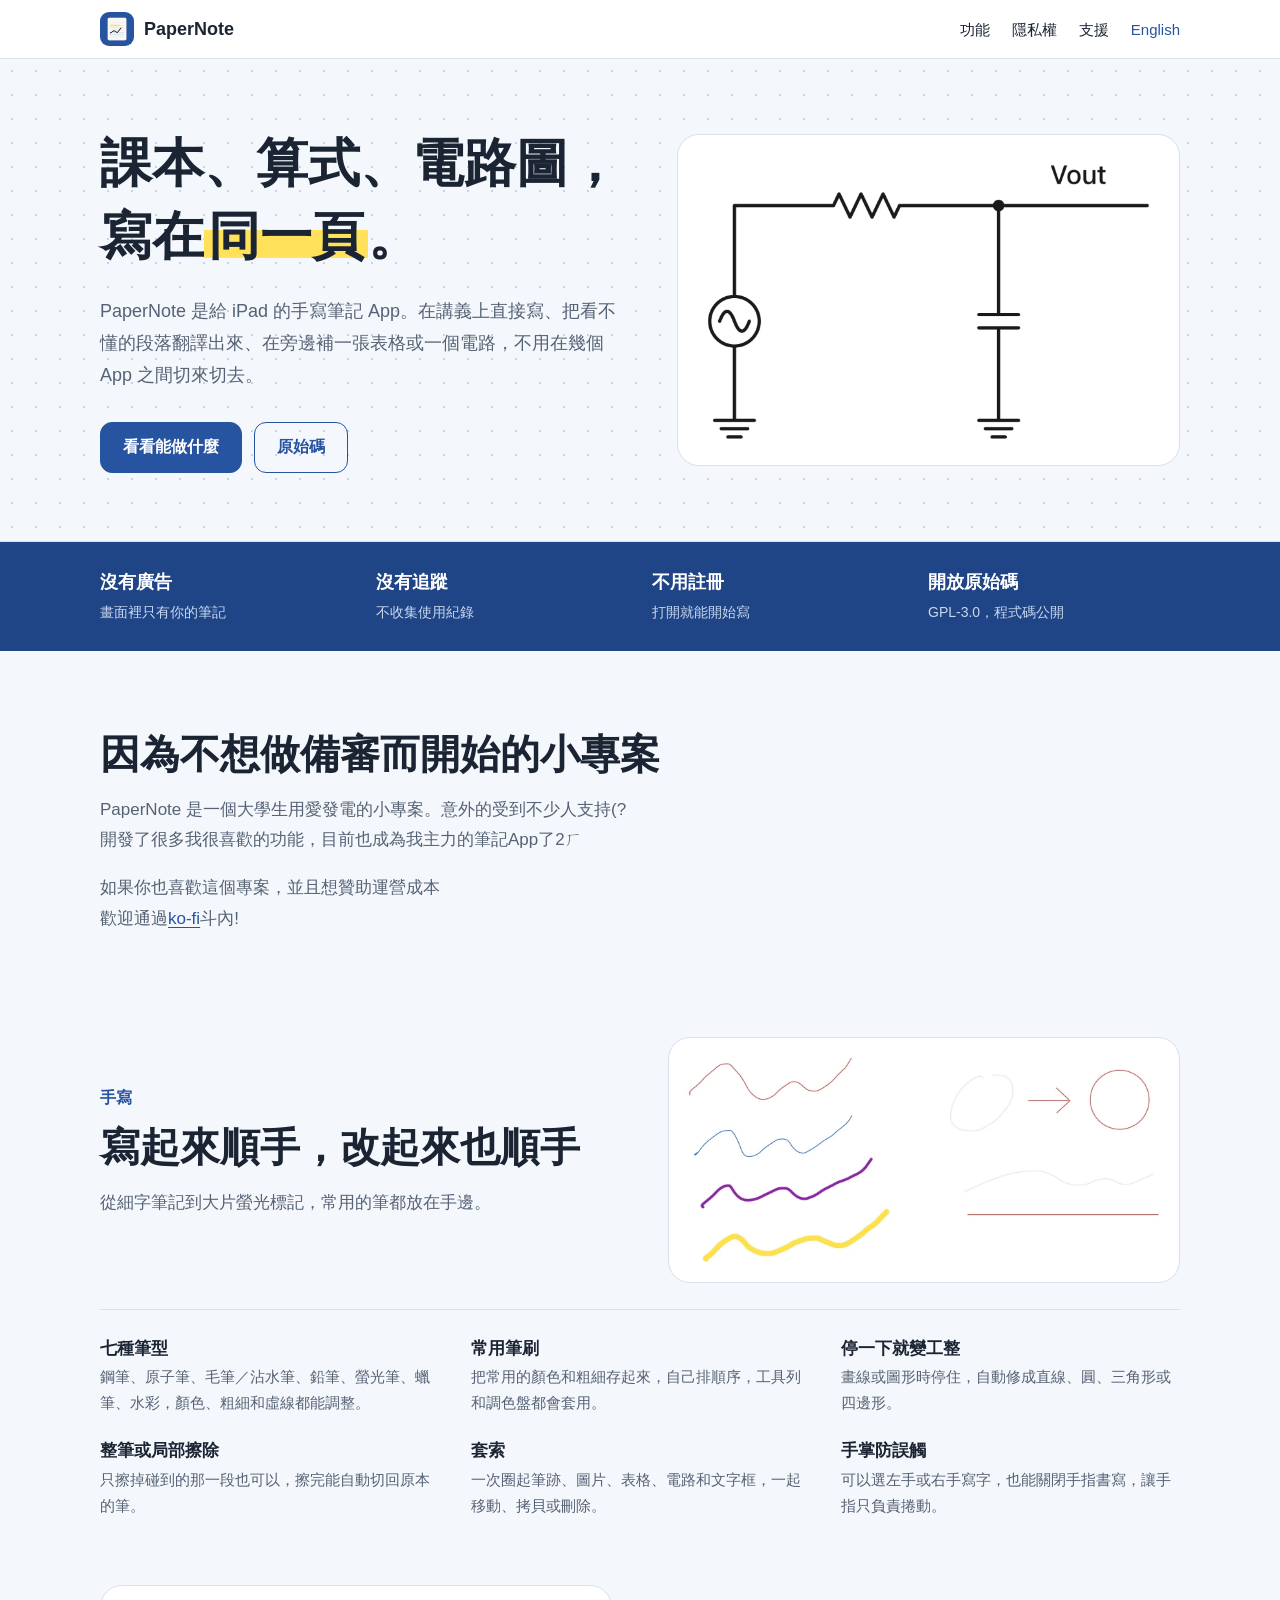
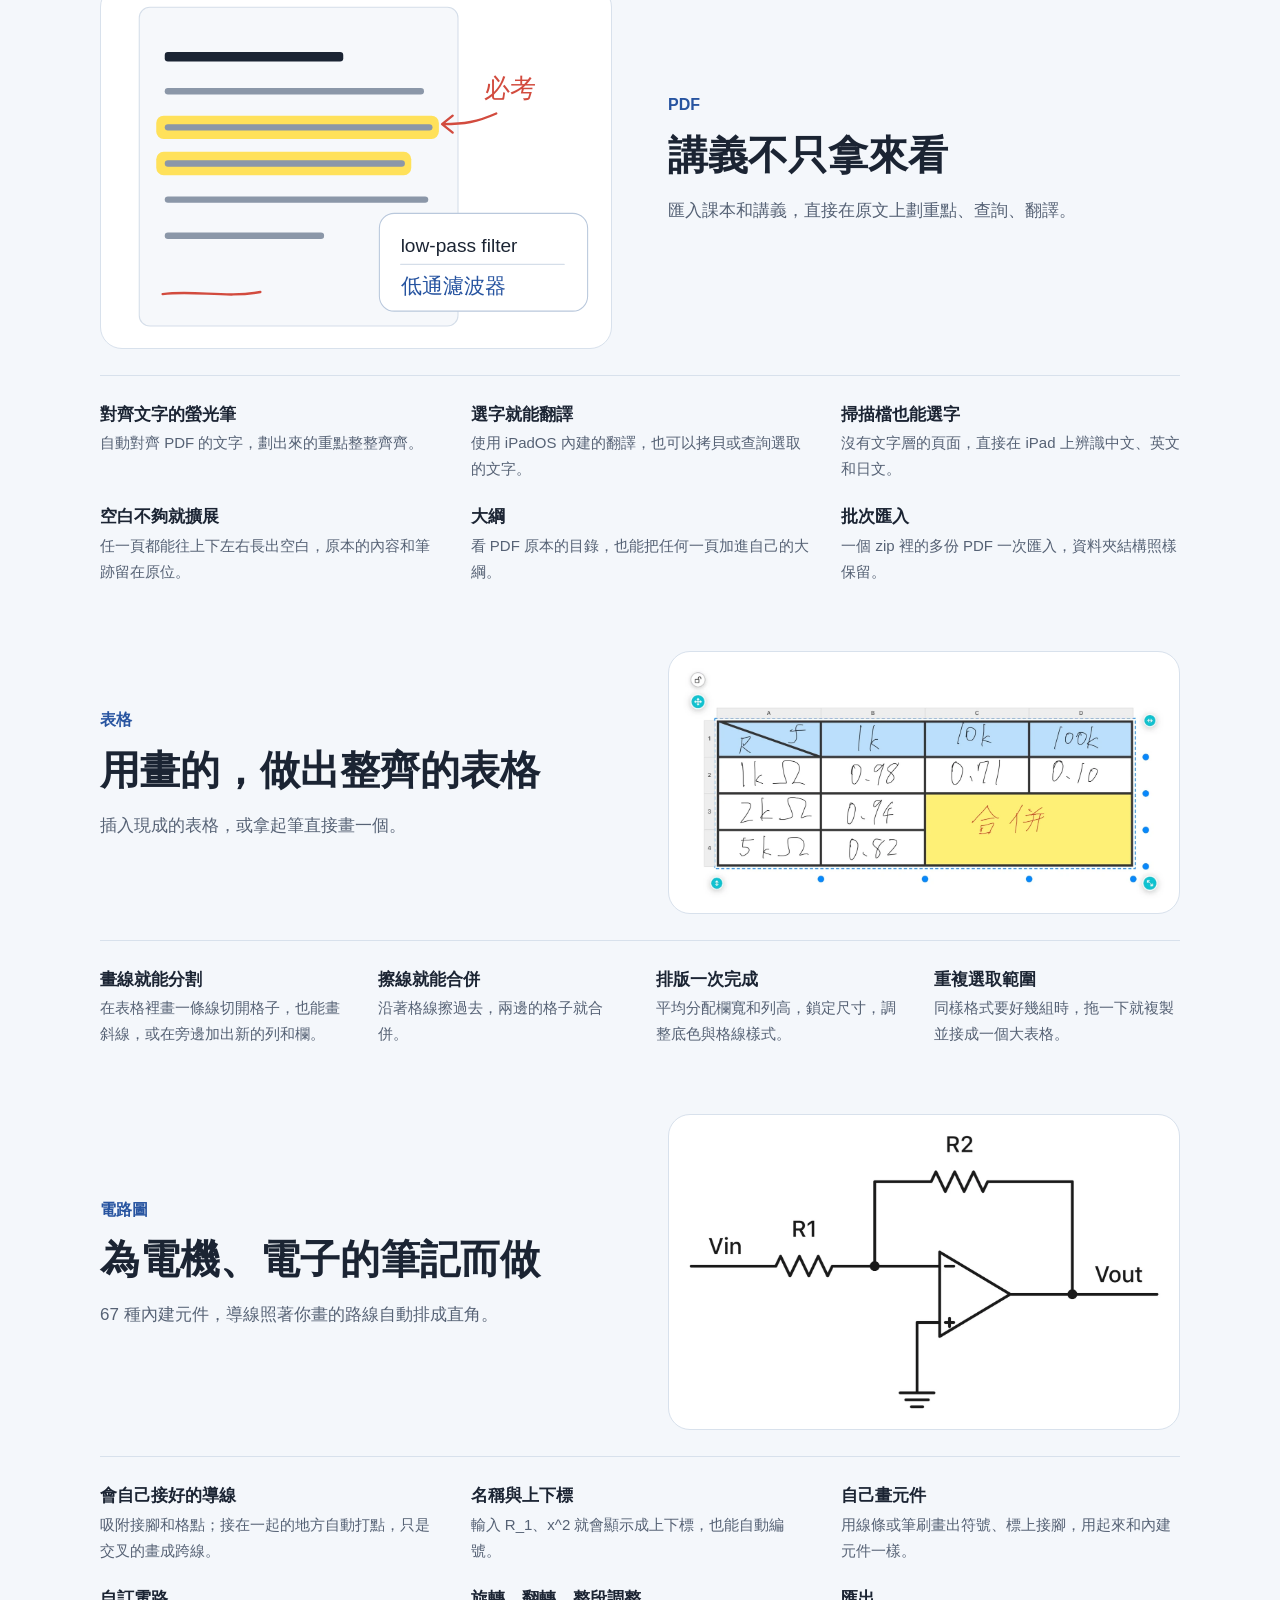
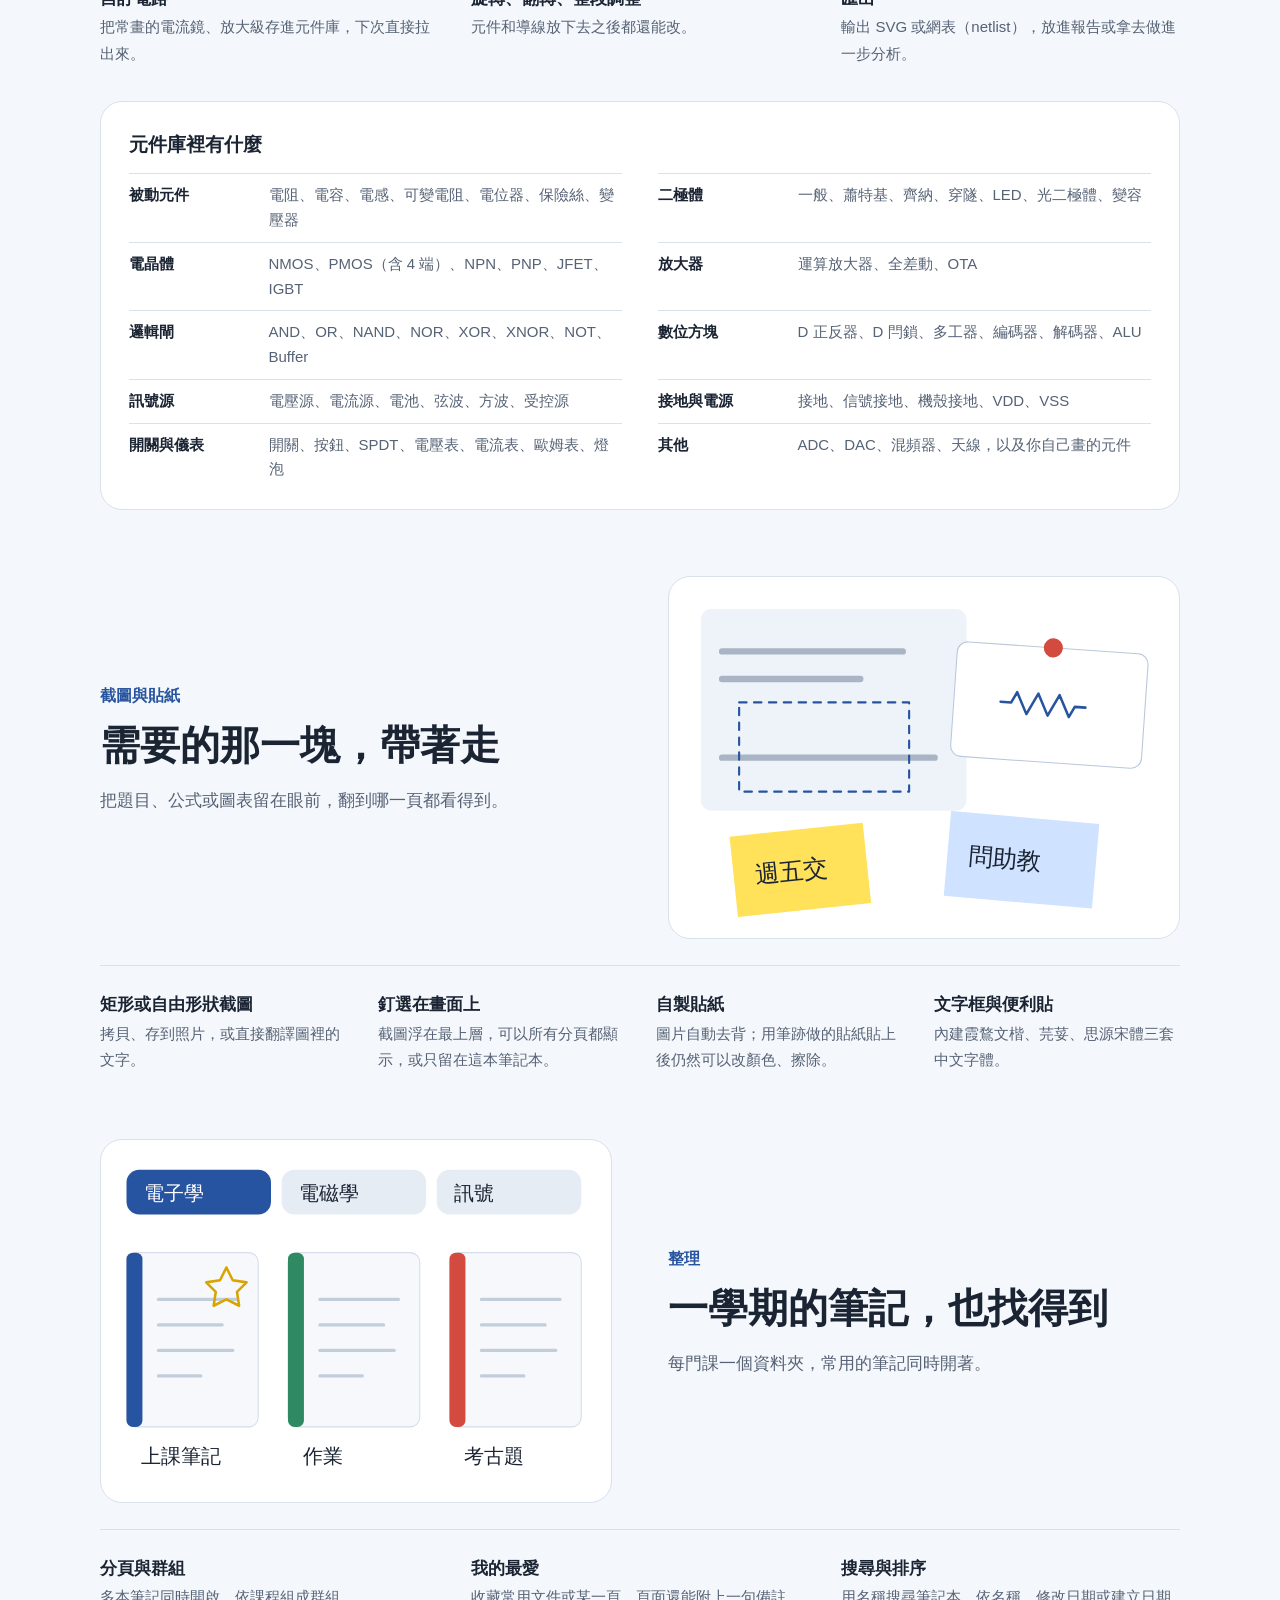
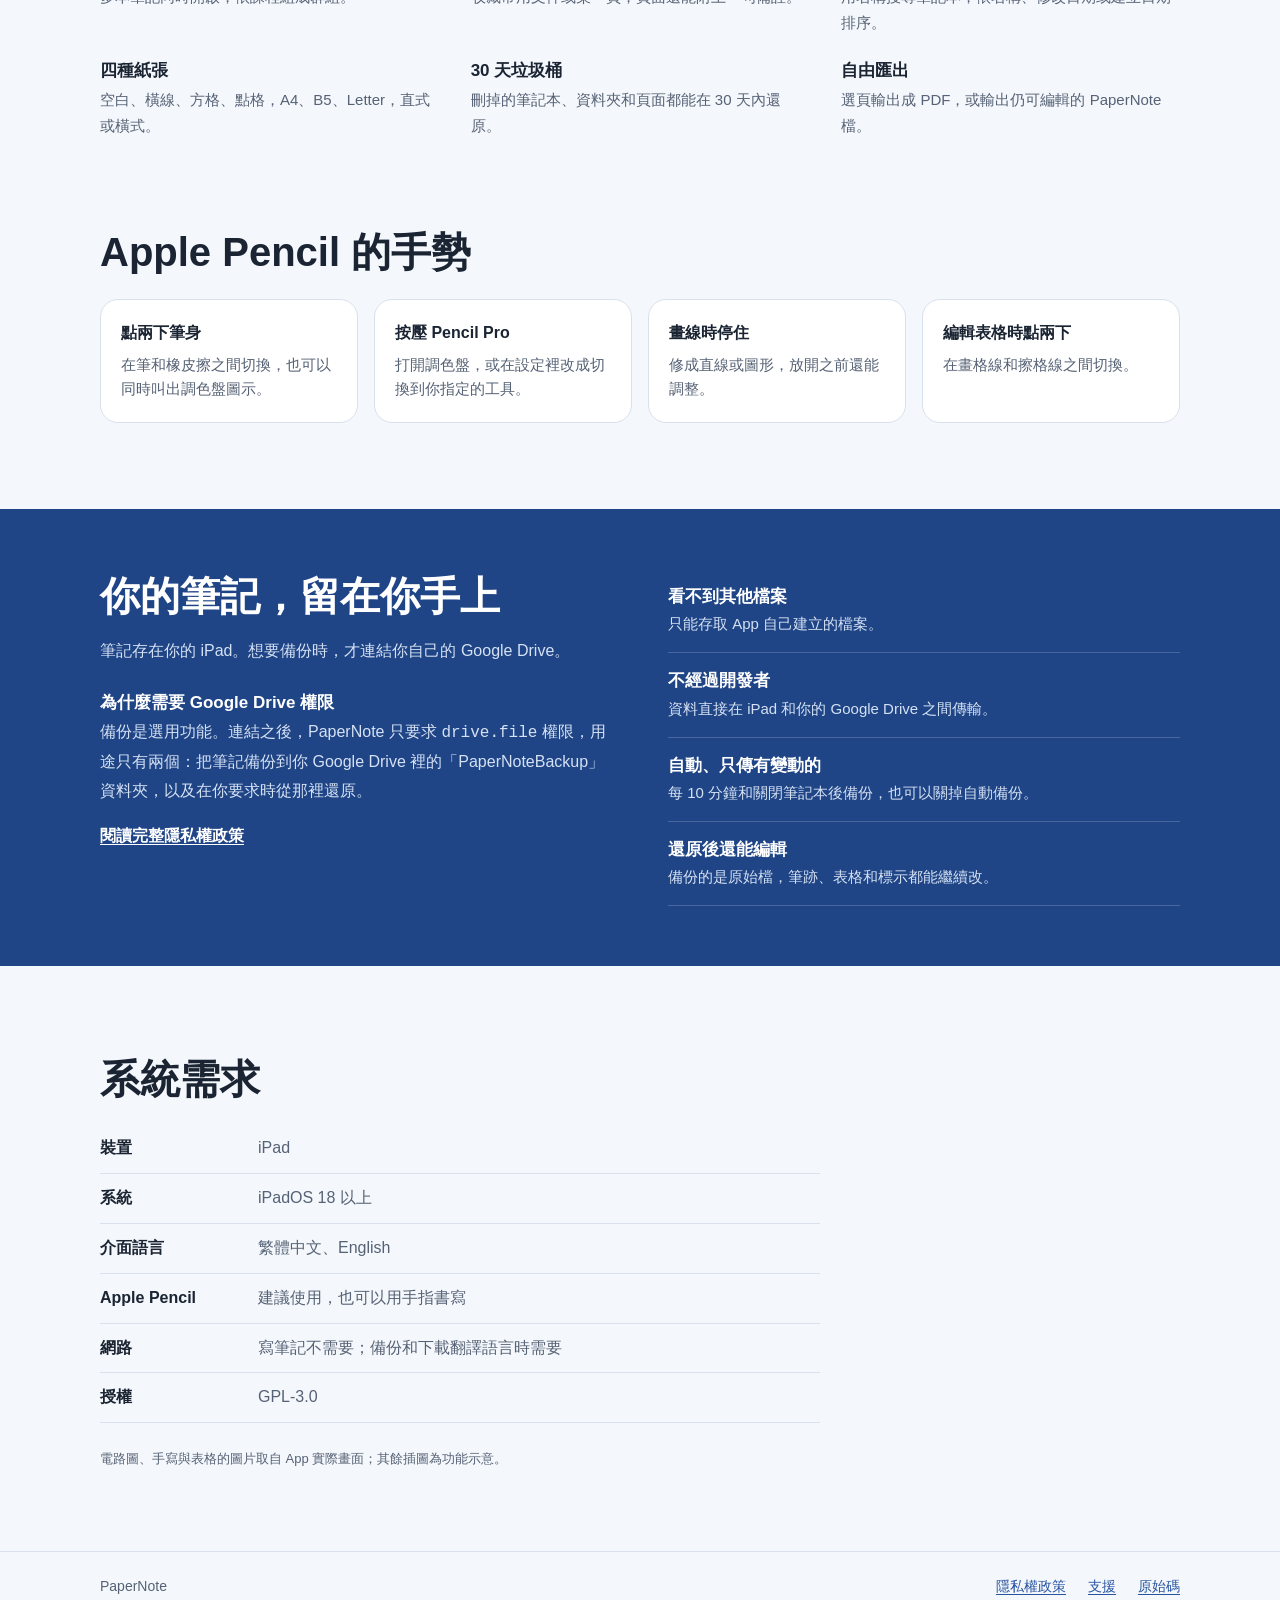
==== index.html @ faa3b928 "Publish PaperNote website" ====
<!doctype html>
<html lang="zh-Hant">
<head>
<meta charset="utf-8">
<meta name="viewport" content="width=device-width, initial-scale=1">
<title>PaperNote：給 iPad 的手寫筆記</title>
<meta name="description" content="iPad 手寫筆記 App：Apple Pencil 書寫、PDF 標註與翻譯、表格、電路圖，以及備份到你自己的 Google Drive。">
<link rel="canonical" href="https://papernote.yaoyaoyao.in/"><link rel="alternate" hreflang="zh-Hant" href="https://papernote.yaoyaoyao.in/"><link rel="alternate" hreflang="en" href="https://papernote.yaoyaoyao.in/en/">
<meta property="og:title" content="PaperNote：給 iPad 的手寫筆記">
<meta property="og:description" content="iPad 手寫筆記 App：Apple Pencil 書寫、PDF 標註與翻譯、表格、電路圖，以及備份到你自己的 Google Drive。">
<meta property="og:image" content="https://papernote.yaoyaoyao.in/icon.png">
<meta property="og:url" content="https://papernote.yaoyaoyao.in/">
<link rel="icon" href="icon.png">
<link rel="stylesheet" href="style.css">
</head>
<body>
<header class="top"><div class="wrap">
<a class="brand" href="index.html"><img src="icon.png" alt="">PaperNote</a>
<nav><a href="index.html#features">功能</a><a href="privacy/index.html">隱私權</a><a href="support/index.html">支援</a><a class="lang" href="en/index.html">English</a></nav>
</div></header>
<main><section class="hero"><div class="wrap"><div><h1><span class="nw">課本、算式、</span><span class="nw">電路圖，</span><br>寫在<span class="hl">同一頁</span>。</h1><p class="lead">PaperNote 是給 iPad 的手寫筆記 App。在講義上直接寫、把看不懂的段落翻譯出來、在旁邊補一張表格或一個電路，不用在幾個 App 之間切來切去。</p><p class="buttons"><a class="btn main" href="#features">看看能做什麼</a><a class="btn" href="https://github.com/xItzYao/PaperNote">原始碼</a></p></div><div><img class="art photo hero-art" src="img/rc-filter.webp" width="1400" height="871" loading="eager" alt="在 PaperNote 畫的 RC 低通濾波器電路圖"></div></div></section>
<section class="facts"><ul class="wrap"><li><b>沒有廣告</b><span>畫面裡只有你的筆記</span></li><li><b>沒有追蹤</b><span>不收集使用紀錄</span></li><li><b>不用註冊</b><span>打開就能開始寫</span></li><li><b>開放原始碼</b><span>GPL-3.0，程式碼公開</span></li></ul></section>
<section class="wrap why"><div class="inner"><h2><span class="nw">因為不想做備審</span><span class="nw">而開始的小專案</span></h2><p>PaperNote 是一個大學生用愛發電的小專案。意外的受到不少人支持(?<br>開發了很多我很喜歡的功能，目前也成為我主力的筆記App了2ㄏ</p><p>如果你也喜歡這個專案，並且想贊助運營成本<br>歡迎通過<a href="https://ko-fi.com/xitzyao">ko-fi</a>斗內!</p></div></section>
<div id="features">
<section class="wrap feature" id="write"><div class="intro"><div><span class="tag">手寫</span><h2>寫起來順手，改起來也順手</h2><p>從細字筆記到大片螢光標記，常用的筆都放在手邊。</p></div><img class="art photo" src="img/handwriting.webp" width="1400" height="626" loading="lazy" alt="PaperNote 的各種粗細、顏色的筆跡，以及修正成圓和直線的結果"></div><ul class="points"><li><h3>七種筆型</h3><p>鋼筆、原子筆、毛筆／沾水筆、鉛筆、螢光筆、蠟筆、水彩，顏色、粗細和虛線都能調整。</p></li><li><h3>常用筆刷</h3><p>把常用的顏色和粗細存起來，自己排順序，工具列和調色盤都會套用。</p></li><li><h3>停一下就變工整</h3><p>畫線或圖形時停住，自動修成直線、圓、三角形或四邊形。</p></li><li><h3>整筆或局部擦除</h3><p>只擦掉碰到的那一段也可以，擦完能自動切回原本的筆。</p></li><li><h3>套索</h3><p>一次圈起筆跡、圖片、表格、電路和文字框，一起移動、拷貝或刪除。</p></li><li><h3>手掌防誤觸</h3><p>可以選左手或右手寫字，也能關閉手指書寫，讓手指只負責捲動。</p></li></ul></section>
<section class="wrap feature flip" id="pdf"><div class="intro"><div><span class="tag">PDF</span><h2>講義不只拿來看</h2><p>匯入課本和講義，直接在原文上劃重點、查詢、翻譯。</p></div><svg class="art" viewBox="0 0 480 340" aria-hidden="true" focusable="false"><rect x="36" y="20" width="300" height="300" rx="10" fill="#f6f8fb" stroke="#d5dee9"/><rect x="60" y="62" width="168" height="9" rx="3" fill="#1b2433"/><rect x="60" y="96" width="244" height="6" rx="3" fill="#8b97a8"/><rect x="52" y="122" width="266" height="22" rx="7" fill="#ffe15a"/><rect x="60" y="130" width="252" height="6" rx="3" fill="#8b97a8"/><rect x="52" y="156" width="240" height="22" rx="7" fill="#ffe15a"/><rect x="60" y="164" width="226" height="6" rx="3" fill="#8b97a8"/><rect x="60" y="198" width="248" height="6" rx="3" fill="#8b97a8"/><rect x="60" y="232" width="150" height="6" rx="3" fill="#8b97a8"/><path d="M372 120c-18 8 -30 10 -50 10M331 122l-10 8l10 8" fill="none" stroke="#d24b3e" stroke-width="2.2" stroke-linecap="round" stroke-linejoin="round" /><text x="360" y="104" font-size="24" fill="#d24b3e" class="hand" >必考</text><path d="M58 290c30 -4 60 4 92 -2" fill="none" stroke="#d24b3e" stroke-width="2.2" stroke-linecap="round" stroke-linejoin="round" /><rect x="262" y="214" width="196" height="92" rx="14" fill="#fff" stroke="#b9c8dc"/><text x="282" y="250" font-size="18" fill="#1b2433" class="hand" >low-pass filter</text><path d="M282 262h154" fill="none" stroke="#d5dee9" stroke-width="1" stroke-linecap="round" stroke-linejoin="round" /><text x="282" y="289" font-size="20" fill="#2754a0" class="hand" >低通濾波器</text></svg></div><ul class="points"><li><h3>對齊文字的螢光筆</h3><p>自動對齊 PDF 的文字，劃出來的重點整整齊齊。</p></li><li><h3>選字就能翻譯</h3><p>使用 iPadOS 內建的翻譯，也可以拷貝或查詢選取的文字。</p></li><li><h3>掃描檔也能選字</h3><p>沒有文字層的頁面，直接在 iPad 上辨識中文、英文和日文。</p></li><li><h3>空白不夠就擴展</h3><p>任一頁都能往上下左右長出空白，原本的內容和筆跡留在原位。</p></li><li><h3>大綱</h3><p>看 PDF 原本的目錄，也能把任何一頁加進自己的大綱。</p></li><li><h3>批次匯入</h3><p>一個 zip 裡的多份 PDF 一次匯入，資料夾結構照樣保留。</p></li></ul></section>
<section class="wrap feature" id="table"><div class="intro"><div><span class="tag">表格</span><h2>用畫的，做出整齊的表格</h2><p>插入現成的表格，或拿起筆直接畫一個。</p></div><img class="art photo" src="img/table.webp" width="1400" height="675" loading="lazy" alt="PaperNote 的表格：斜線表頭、底色與合併的儲存格"></div><ul class="points four"><li><h3>畫線就能分割</h3><p>在表格裡畫一條線切開格子，也能畫斜線，或在旁邊加出新的列和欄。</p></li><li><h3>擦線就能合併</h3><p>沿著格線擦過去，兩邊的格子就合併。</p></li><li><h3>排版一次完成</h3><p>平均分配欄寬和列高，鎖定尺寸，調整底色與格線樣式。</p></li><li><h3>重複選取範圍</h3><p>同樣格式要好幾組時，拖一下就複製並接成一個大表格。</p></li></ul></section>
<section class="wrap feature flip" id="circuit"><div class="intro"><div><span class="tag">電路圖</span><h2>為電機、電子的筆記而做</h2><p>67 種內建元件，導線照著你畫的路線自動排成直角。</p></div><img class="art photo" src="img/op-amp.webp" width="1400" height="833" loading="lazy" alt="在 PaperNote 畫的反相放大器電路圖"></div><ul class="points"><li><h3>會自己接好的導線</h3><p>吸附接腳和格點；接在一起的地方自動打點，只是交叉的畫成跨線。</p></li><li><h3>名稱與上下標</h3><p>輸入 R_1、x^2 就會顯示成上下標，也能自動編號。</p></li><li><h3>自己畫元件</h3><p>用線條或筆刷畫出符號、標上接腳，用起來和內建元件一樣。</p></li><li><h3>自訂電路</h3><p>把常畫的電流鏡、放大級存進元件庫，下次直接拉出來。</p></li><li><h3>旋轉、翻轉、整段調整</h3><p>元件和導線放下去之後都還能改。</p></li><li><h3>匯出</h3><p>輸出 SVG 或網表（netlist），放進報告或拿去做進一步分析。</p></li></ul><div class="parts"><h3>元件庫裡有什麼</h3><dl><div><dt>被動元件</dt><dd>電阻、電容、電感、可變電阻、電位器、保險絲、變壓器</dd></div><div><dt>二極體</dt><dd>一般、蕭特基、齊納、穿隧、LED、光二極體、變容</dd></div><div><dt>電晶體</dt><dd>NMOS、PMOS（含 4 端）、NPN、PNP、JFET、IGBT</dd></div><div><dt>放大器</dt><dd>運算放大器、全差動、OTA</dd></div><div><dt>邏輯閘</dt><dd>AND、OR、NAND、NOR、XOR、XNOR、NOT、Buffer</dd></div><div><dt>數位方塊</dt><dd>D 正反器、D 閂鎖、多工器、編碼器、解碼器、ALU</dd></div><div><dt>訊號源</dt><dd>電壓源、電流源、電池、弦波、方波、受控源</dd></div><div><dt>接地與電源</dt><dd>接地、信號接地、機殼接地、VDD、VSS</dd></div><div><dt>開關與儀表</dt><dd>開關、按鈕、SPDT、電壓表、電流表、歐姆表、燈泡</dd></div><div><dt>其他</dt><dd>ADC、DAC、混頻器、天線，以及你自己畫的元件</dd></div></dl></div></section>
<section class="wrap feature" id="capture"><div class="intro"><div><span class="tag">截圖與貼紙</span><h2>需要的那一塊，帶著走</h2><p>把題目、公式或圖表留在眼前，翻到哪一頁都看得到。</p></div><svg class="art" viewBox="0 0 480 340" aria-hidden="true" focusable="false"><rect x="30" y="30" width="250" height="190" rx="10" fill="#eef3fa"/><path d="M50 70h170M50 96h130M50 170h200" fill="none" stroke="#a9b5c4" stroke-width="6" stroke-linecap="round" stroke-linejoin="round" /><path d="M66 118h160v84H66z" fill="none" stroke="#2754a0" stroke-width="2" stroke-linecap="round" stroke-linejoin="round" stroke-dasharray="7 7"/><g transform="rotate(4 350 120)"><rect x="268" y="66" width="180" height="108" rx="10" fill="#fff" stroke="#b9c8dc"/><path d="M312 120h10l5 -10l10 20l10 -20l10 20l10 -20l10 20l5 -10h10" fill="none" stroke="#2754a0" stroke-width="2.4" stroke-linecap="round" stroke-linejoin="round" /><circle cx="358" cy="66" r="9" fill="#d24b3e"/></g><g transform="rotate(-6 120 270)"><rect x="60" y="238" width="126" height="76" fill="#ffe15a"/><text x="80" y="284" font-size="23" fill="#1b2433" class="hand" >週五交</text></g><g transform="rotate(5 330 264)"><rect x="262" y="226" width="140" height="80" fill="#cfe2ff"/><text x="282" y="274" font-size="23" fill="#1b2433" class="hand" >問助教</text></g></svg></div><ul class="points four"><li><h3>矩形或自由形狀截圖</h3><p>拷貝、存到照片，或直接翻譯圖裡的文字。</p></li><li><h3>釘選在畫面上</h3><p>截圖浮在最上層，可以所有分頁都顯示，或只留在這本筆記本。</p></li><li><h3>自製貼紙</h3><p>圖片自動去背；用筆跡做的貼紙貼上後仍然可以改顏色、擦除。</p></li><li><h3>文字框與便利貼</h3><p>內建霞鶩文楷、芫荽、思源宋體三套中文字體。</p></li></ul></section>
<section class="wrap feature flip" id="organize"><div class="intro"><div><span class="tag">整理</span><h2>一學期的筆記，也找得到</h2><p>每門課一個資料夾，常用的筆記同時開著。</p></div><svg class="art" viewBox="0 0 480 340" aria-hidden="true" focusable="false"><rect x="24" y="28" width="136" height="42" rx="12" fill="#2754a0"/><text x="40" y="56" font-size="19" fill="#fff" class="hand" >電子學</text><rect x="170" y="28" width="136" height="42" rx="12" fill="#e6ecf4"/><text x="186" y="56" font-size="19" fill="#1b2433" class="hand" >電磁學</text><rect x="316" y="28" width="136" height="42" rx="12" fill="#e6ecf4"/><text x="332" y="56" font-size="19" fill="#1b2433" class="hand" >訊號</text><rect x="24" y="106" width="124" height="164" rx="9" fill="#f6f8fb" stroke="#d5dee9"/><rect x="24" y="106" width="15" height="164" rx="6" fill="#2754a0"/><path d="M54 150h74" fill="none" stroke="#c3cedc" stroke-width="3" stroke-linecap="round" stroke-linejoin="round" /><path d="M54 174h60" fill="none" stroke="#c3cedc" stroke-width="3" stroke-linecap="round" stroke-linejoin="round" /><path d="M54 198h70" fill="none" stroke="#c3cedc" stroke-width="3" stroke-linecap="round" stroke-linejoin="round" /><path d="M54 222h40" fill="none" stroke="#c3cedc" stroke-width="3" stroke-linecap="round" stroke-linejoin="round" /><text x="38" y="304" font-size="19" fill="#1b2433" class="hand" >上課筆記</text><rect x="176" y="106" width="124" height="164" rx="9" fill="#f6f8fb" stroke="#d5dee9"/><rect x="176" y="106" width="15" height="164" rx="6" fill="#2f8a63"/><path d="M206 150h74" fill="none" stroke="#c3cedc" stroke-width="3" stroke-linecap="round" stroke-linejoin="round" /><path d="M206 174h60" fill="none" stroke="#c3cedc" stroke-width="3" stroke-linecap="round" stroke-linejoin="round" /><path d="M206 198h70" fill="none" stroke="#c3cedc" stroke-width="3" stroke-linecap="round" stroke-linejoin="round" /><path d="M206 222h40" fill="none" stroke="#c3cedc" stroke-width="3" stroke-linecap="round" stroke-linejoin="round" /><text x="190" y="304" font-size="19" fill="#1b2433" class="hand" >作業</text><rect x="328" y="106" width="124" height="164" rx="9" fill="#f6f8fb" stroke="#d5dee9"/><rect x="328" y="106" width="15" height="164" rx="6" fill="#d24b3e"/><path d="M358 150h74" fill="none" stroke="#c3cedc" stroke-width="3" stroke-linecap="round" stroke-linejoin="round" /><path d="M358 174h60" fill="none" stroke="#c3cedc" stroke-width="3" stroke-linecap="round" stroke-linejoin="round" /><path d="M358 198h70" fill="none" stroke="#c3cedc" stroke-width="3" stroke-linecap="round" stroke-linejoin="round" /><path d="M358 222h40" fill="none" stroke="#c3cedc" stroke-width="3" stroke-linecap="round" stroke-linejoin="round" /><text x="342" y="304" font-size="19" fill="#1b2433" class="hand" >考古題</text><path d="M118 120l6 12l13 2l-9 9l2 13l-12 -6l-12 6l2 -13l-9 -9l13 -2z" fill="none" stroke="#d9a400" stroke-width="2.4" stroke-linecap="round" stroke-linejoin="round" /></svg></div><ul class="points"><li><h3>分頁與群組</h3><p>多本筆記同時開啟，依課程組成群組。</p></li><li><h3>我的最愛</h3><p>收藏常用文件或某一頁，頁面還能附上一句備註。</p></li><li><h3>搜尋與排序</h3><p>用名稱搜尋筆記本，依名稱、修改日期或建立日期排序。</p></li><li><h3>四種紙張</h3><p>空白、橫線、方格、點格，A4、B5、Letter，直式或橫式。</p></li><li><h3>30 天垃圾桶</h3><p>刪掉的筆記本、資料夾和頁面都能在 30 天內還原。</p></li><li><h3>自由匯出</h3><p>選頁輸出成 PDF，或輸出仍可編輯的 PaperNote 檔。</p></li></ul></section>
</div>
<section class="wrap section"><h2>Apple Pencil 的手勢</h2><dl class="pencil"><div><dt>點兩下筆身</dt><dd>在筆和橡皮擦之間切換，也可以同時叫出調色盤圖示。</dd></div><div><dt>按壓 Pencil Pro</dt><dd>打開調色盤，或在設定裡改成切換到你指定的工具。</dd></div><div><dt>畫線時停住</dt><dd>修成直線或圖形，放開之前還能調整。</dd></div><div><dt>編輯表格時點兩下</dt><dd>在畫格線和擦格線之間切換。</dd></div></dl></section>
<section class="drive" id="drive"><div class="wrap"><div><h2>你的筆記，留在你手上</h2><p>筆記存在你的 iPad。想要備份時，才連結你自己的 Google Drive。</p><h3>為什麼需要 Google Drive 權限</h3><p>備份是選用功能。連結之後，PaperNote 只要求 <code>drive.file</code> 權限，用途只有兩個：把筆記備份到你 Google Drive 裡的「PaperNoteBackup」資料夾，以及在你要求時從那裡還原。</p><p><a href="https://papernote.yaoyaoyao.in/privacy/">閱讀完整隱私權政策</a></p></div><ul><li><h3 style="margin:0">看不到其他檔案</h3><p>只能存取 App 自己建立的檔案。</p></li><li><h3 style="margin:0">不經過開發者</h3><p>資料直接在 iPad 和你的 Google Drive 之間傳輸。</p></li><li><h3 style="margin:0">自動、只傳有變動的</h3><p>每 10 分鐘和關閉筆記本後備份，也可以關掉自動備份。</p></li><li><h3 style="margin:0">還原後還能編輯</h3><p>備份的是原始檔，筆跡、表格和標示都能繼續改。</p></li></ul></div></section>
<section class="wrap section"><h2>系統需求</h2><dl class="spec"><div><dt>裝置</dt><dd>iPad</dd></div><div><dt>系統</dt><dd>iPadOS 18 以上</dd></div><div><dt>介面語言</dt><dd>繁體中文、English</dd></div><div><dt>Apple Pencil</dt><dd>建議使用，也可以用手指書寫</dd></div><div><dt>網路</dt><dd>寫筆記不需要；備份和下載翻譯語言時需要</dd></div><div><dt>授權</dt><dd>GPL-3.0</dd></div></dl><p class="small">電路圖、手寫與表格的圖片取自 App 實際畫面；其餘插圖為功能示意。</p></section></main>
<footer><div class="wrap"><span class="brand-note">PaperNote</span>
<a href="https://papernote.yaoyaoyao.in/privacy/">隱私權政策</a><a href="support/index.html">支援</a><a href="https://github.com/xItzYao/PaperNote">原始碼</a>
</div></footer>
</body>
</html>
---- style.css ----
:root{--bg:#f4f7fb;--panel:#fff;--ink:#1b2433;--muted:#566275;--line:#d8e1ec;--blue:#2754a0;--band:#1f4586;--mark:#ffe15a;--dot:#c9d4e2;color-scheme:light}
@media (prefers-color-scheme:dark){:root{--bg:#121822;--panel:#1a2230;--ink:#e6ebf2;--muted:#9ba8ba;--line:#2b3647;--blue:#8db4f5;--band:#18305a;--mark:#e9c93e;--dot:#293547;color-scheme:dark}}
*{box-sizing:border-box}
html{scroll-behavior:smooth;-webkit-text-size-adjust:100%}
body{margin:0;background:var(--bg);color:var(--ink);font:16px/1.8 "Microsoft JhengHei","微軟正黑體","PingFang TC","Noto Sans TC",sans-serif;overflow-wrap:break-word}
a{color:var(--blue);text-underline-offset:3px}
:focus-visible{outline:3px solid var(--mark);outline-offset:3px}
h1,h2,.hand{font-family:"Microsoft JhengHei","微軟正黑體","PingFang TC","Noto Sans TC",sans-serif}
h1,h2,h3,p,dl,dd{margin-top:0}
h2{font-weight:700;font-size:clamp(28px,3.6vw,40px);line-height:1.35;margin-bottom:14px;text-wrap:balance}
h3{font-size:17px;line-height:1.55;margin-bottom:2px}
.wrap{max-width:1120px;margin:auto;padding-left:20px;padding-right:20px}
.top{background:var(--panel);border-bottom:1px solid var(--line)}
.top .wrap{display:flex;align-items:center;flex-wrap:wrap;gap:6px 26px;padding-top:12px;padding-bottom:12px}
.brand{display:flex;align-items:center;gap:10px;margin-right:auto;color:var(--ink);font-weight:700;font-size:18px;text-decoration:none}
.brand img{width:34px;height:34px;border-radius:9px}
.top nav{display:flex;flex-wrap:wrap;gap:4px 22px;font-size:15px}
.top nav a{color:var(--ink);text-decoration:none;white-space:nowrap}
.top nav a:hover{text-decoration:underline}
.top nav a.lang{color:var(--blue)}
.hero{background-image:radial-gradient(var(--dot) 1.3px,transparent 1.4px);background-size:24px 24px;border-bottom:1px solid var(--line)}
.hero .wrap{display:grid;grid-template-columns:1.05fr 1fr;gap:48px;align-items:center;padding-top:68px;padding-bottom:68px}
h1{font-weight:700;font-size:clamp(32px,4.4vw,52px);line-height:1.4;margin-bottom:22px}
.nw{display:inline-block}
.hl{background:linear-gradient(var(--mark),var(--mark)) 0 78%/100% 48% no-repeat;padding:0 .08em}
@media (prefers-color-scheme:dark){.hl{color:#fff;background-size:100% 14%;background-position:0 98%}}
.lead{font-size:18px;color:var(--muted);max-width:34em}
.buttons{display:flex;gap:12px;flex-wrap:wrap;margin:30px 0 0}
.btn{display:inline-block;padding:10px 22px;border:1.5px solid var(--blue);border-radius:12px;text-decoration:none;color:var(--blue);font-weight:600}
.btn.main{background:#2754a0;border-color:#2754a0;color:#fff}
.art{display:block;width:100%;height:auto;background:#fff;border:1px solid var(--line);border-radius:22px}
.photo{padding:14px}
.hero-art{padding:24px}
.facts{background:var(--band);color:#fff}
.facts ul{display:grid;grid-template-columns:repeat(4,1fr);gap:12px 24px;list-style:none;margin:auto;padding-top:24px;padding-bottom:24px}
.facts b{display:block;font-size:18px}
.facts span{color:#c9d8f0;font-size:14px}
.why{padding-top:76px;padding-bottom:20px}
.why .inner{max-width:720px}
.why p{font-size:17px;color:var(--muted)}
.feature{padding-top:66px;scroll-margin-top:16px}
.feature .intro{display:grid;grid-template-columns:1fr 1fr;gap:28px 56px;align-items:center}
.feature.flip .intro>svg{order:-1}
.tag{display:inline-block;color:var(--blue);font-weight:700;margin-bottom:8px}
.intro p{color:var(--muted);font-size:17px}
.points{display:grid;grid-template-columns:repeat(3,1fr);gap:22px 32px;list-style:none;padding:26px 0 0;margin:26px 0 0;border-top:1px solid var(--line)}
.points.four{grid-template-columns:repeat(4,1fr)}
.points p{margin:0;color:var(--muted);font-size:15px;line-height:1.75}
.parts{margin-top:34px;padding:28px 28px 18px;border:1px solid var(--line);border-radius:22px;background:var(--panel)}
.parts h3{font-size:19px;margin-bottom:14px}
.parts dl{display:grid;grid-template-columns:1fr 1fr;gap:0 36px;margin:0}
.parts dl>div{display:grid;grid-template-columns:8.5em 1fr;gap:12px;padding:9px 0;border-top:1px solid var(--line);font-size:15px;line-height:1.65}
dt{font-weight:700}
dd{margin:0;color:var(--muted)}
.section{padding-top:86px;scroll-margin-top:16px}
.pencil{display:grid;grid-template-columns:repeat(4,1fr);gap:16px;margin:20px 0 0}
.pencil>div{padding:20px;border-radius:18px;background:var(--panel);border:1px solid var(--line);line-height:1.65}
.pencil dd{margin-top:6px;font-size:15px}
.drive{margin-top:86px;background:var(--band);color:#fff}
.drive .wrap{display:grid;grid-template-columns:1fr 1fr;gap:28px 56px;padding-top:60px;padding-bottom:60px}
.drive p{color:#d5e1f4}
.drive h3{margin-top:24px}
.drive a{color:#fff;font-weight:600}
.drive ul{list-style:none;margin:0;padding:0}
.drive li{padding:15px 0;border-bottom:1px solid #ffffff2e}
.drive li p{margin:0;font-size:15px}
.spec{max-width:720px;margin:18px 0 0}
.spec>div{display:grid;grid-template-columns:9em 1fr;gap:14px;padding:10px 0;border-bottom:1px solid var(--line)}
.small{font-size:13px;color:var(--muted);margin-top:24px}
.doc{max-width:820px;padding-top:54px}
.doc h1{font-size:clamp(30px,4.4vw,44px)}
.doc h2{font-size:28px;margin-top:44px}
.doc h3{font-size:18px;margin:28px 0 8px}
.doc li{margin:6px 0}
.doc li,.doc code{overflow-wrap:anywhere}
.doc hr{border:0;border-top:1px solid var(--line);margin:48px 0}
.help{padding:24px;border-radius:18px;background:var(--panel);border:1px solid var(--line);margin-top:26px}
.help p{margin:14px 0 0;color:var(--muted);font-size:15px}
details{border-bottom:1px solid var(--line);padding:14px 0}
summary{cursor:pointer;font-weight:700}
details p{margin:10px 0 0;color:var(--muted)}
footer{margin-top:80px;border-top:1px solid var(--line);color:var(--muted);font-size:14px}
footer .wrap{display:flex;flex-wrap:wrap;gap:6px 22px;padding-top:22px;padding-bottom:30px}
footer .brand-note{margin-right:auto}
@media (max-width:900px){
.hero .wrap{grid-template-columns:1fr;gap:34px;padding-top:40px;padding-bottom:44px}
.facts ul,.points,.points.four,.pencil{grid-template-columns:1fr 1fr}
.feature .intro,.drive .wrap{grid-template-columns:1fr}
.feature.flip .intro>svg{order:0}
.parts dl{grid-template-columns:1fr}}
@media (max-width:540px){
.wrap{padding-left:16px;padding-right:16px}
.top nav{width:100%;gap:4px 15px}
.points,.points.four,.pencil{grid-template-columns:1fr}
.parts{padding:20px 16px 10px}
.parts dl>div{grid-template-columns:1fr;gap:0}
.spec>div{grid-template-columns:7em 1fr}}
@media (prefers-reduced-motion:reduce){html{scroll-behavior:auto}}
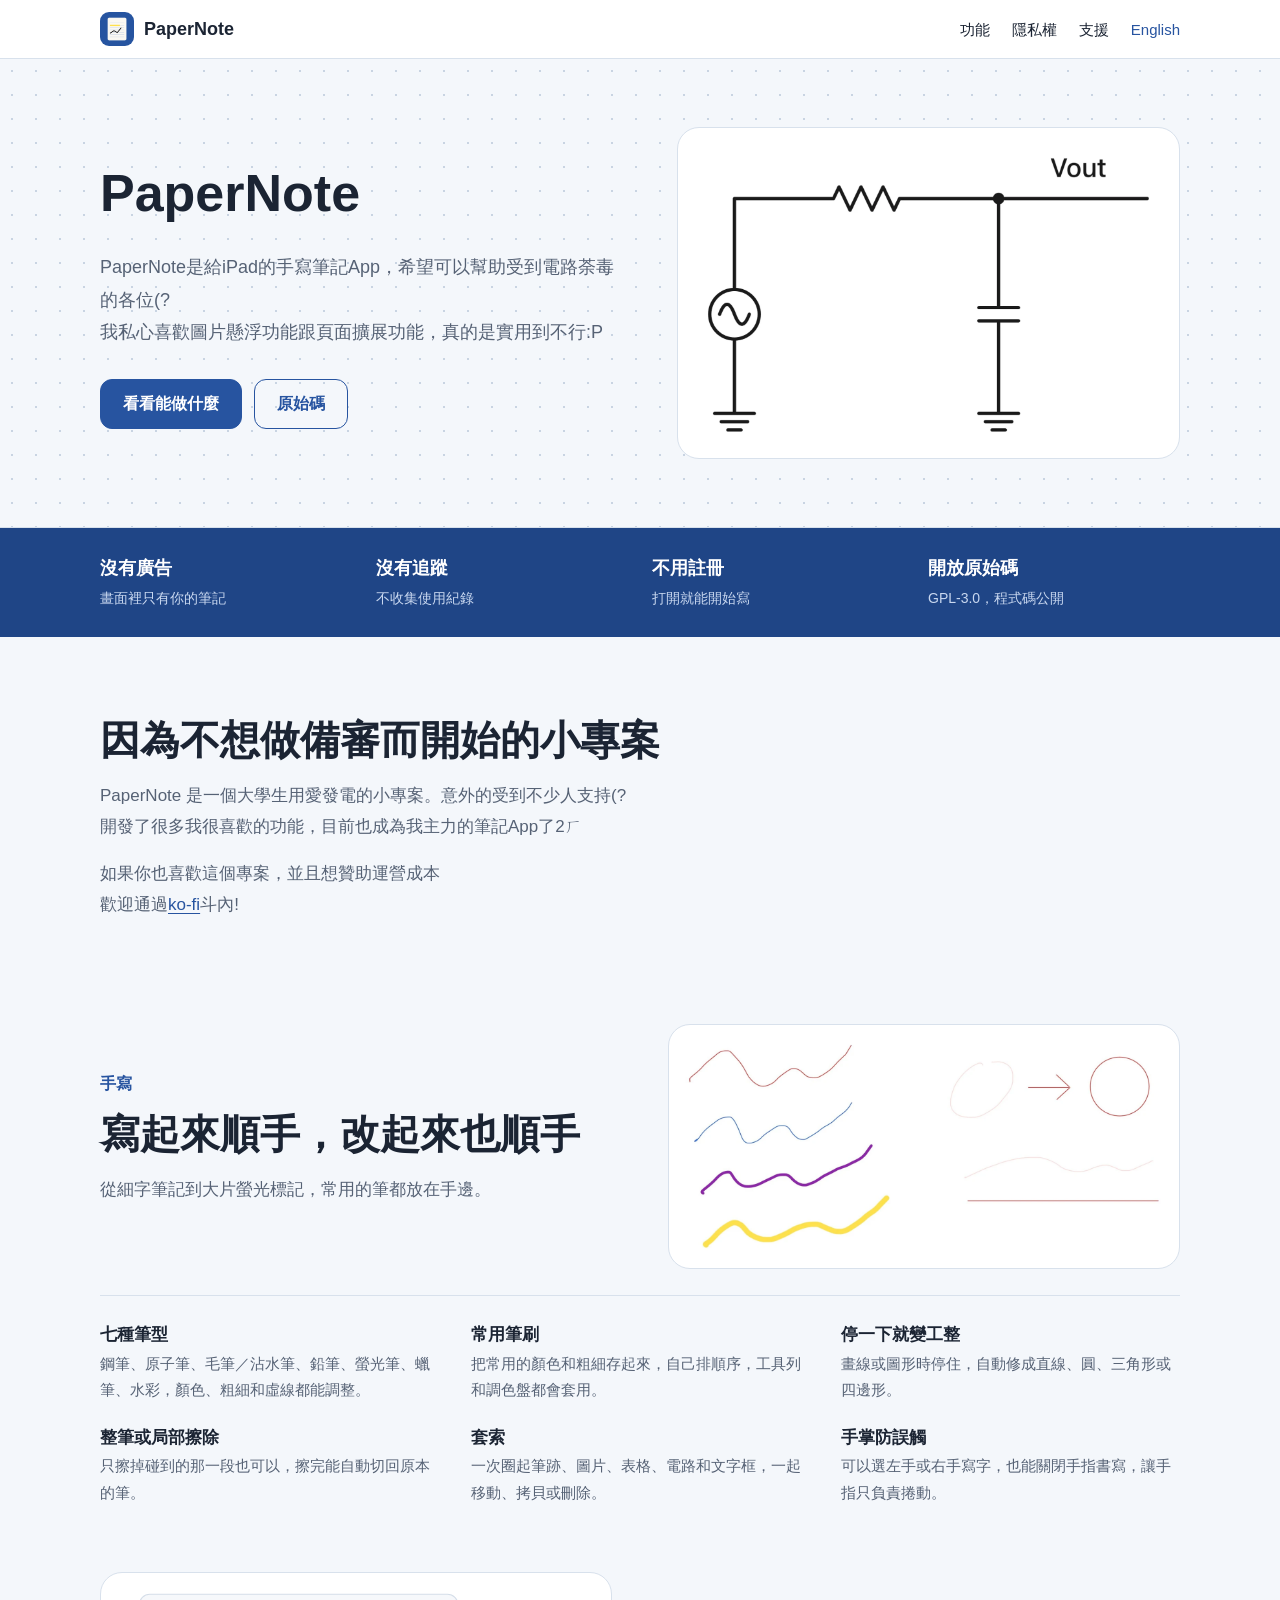
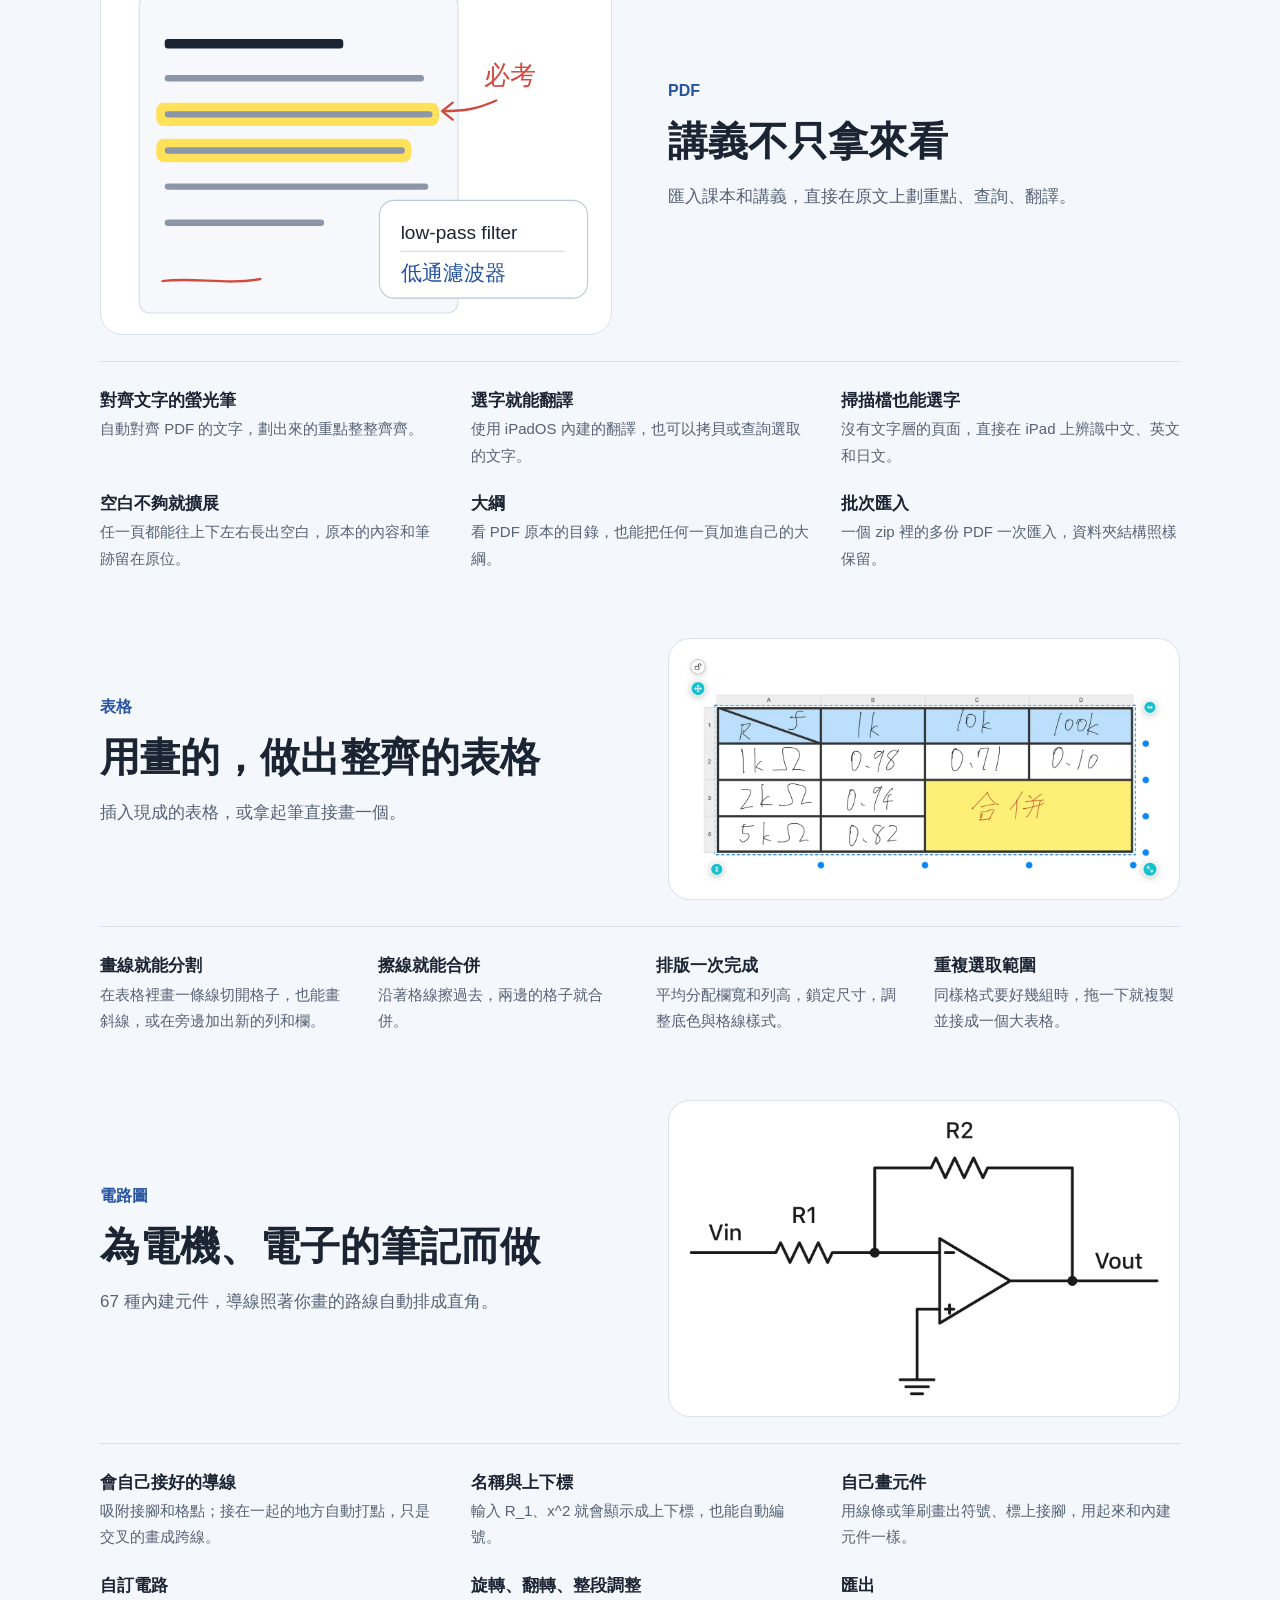
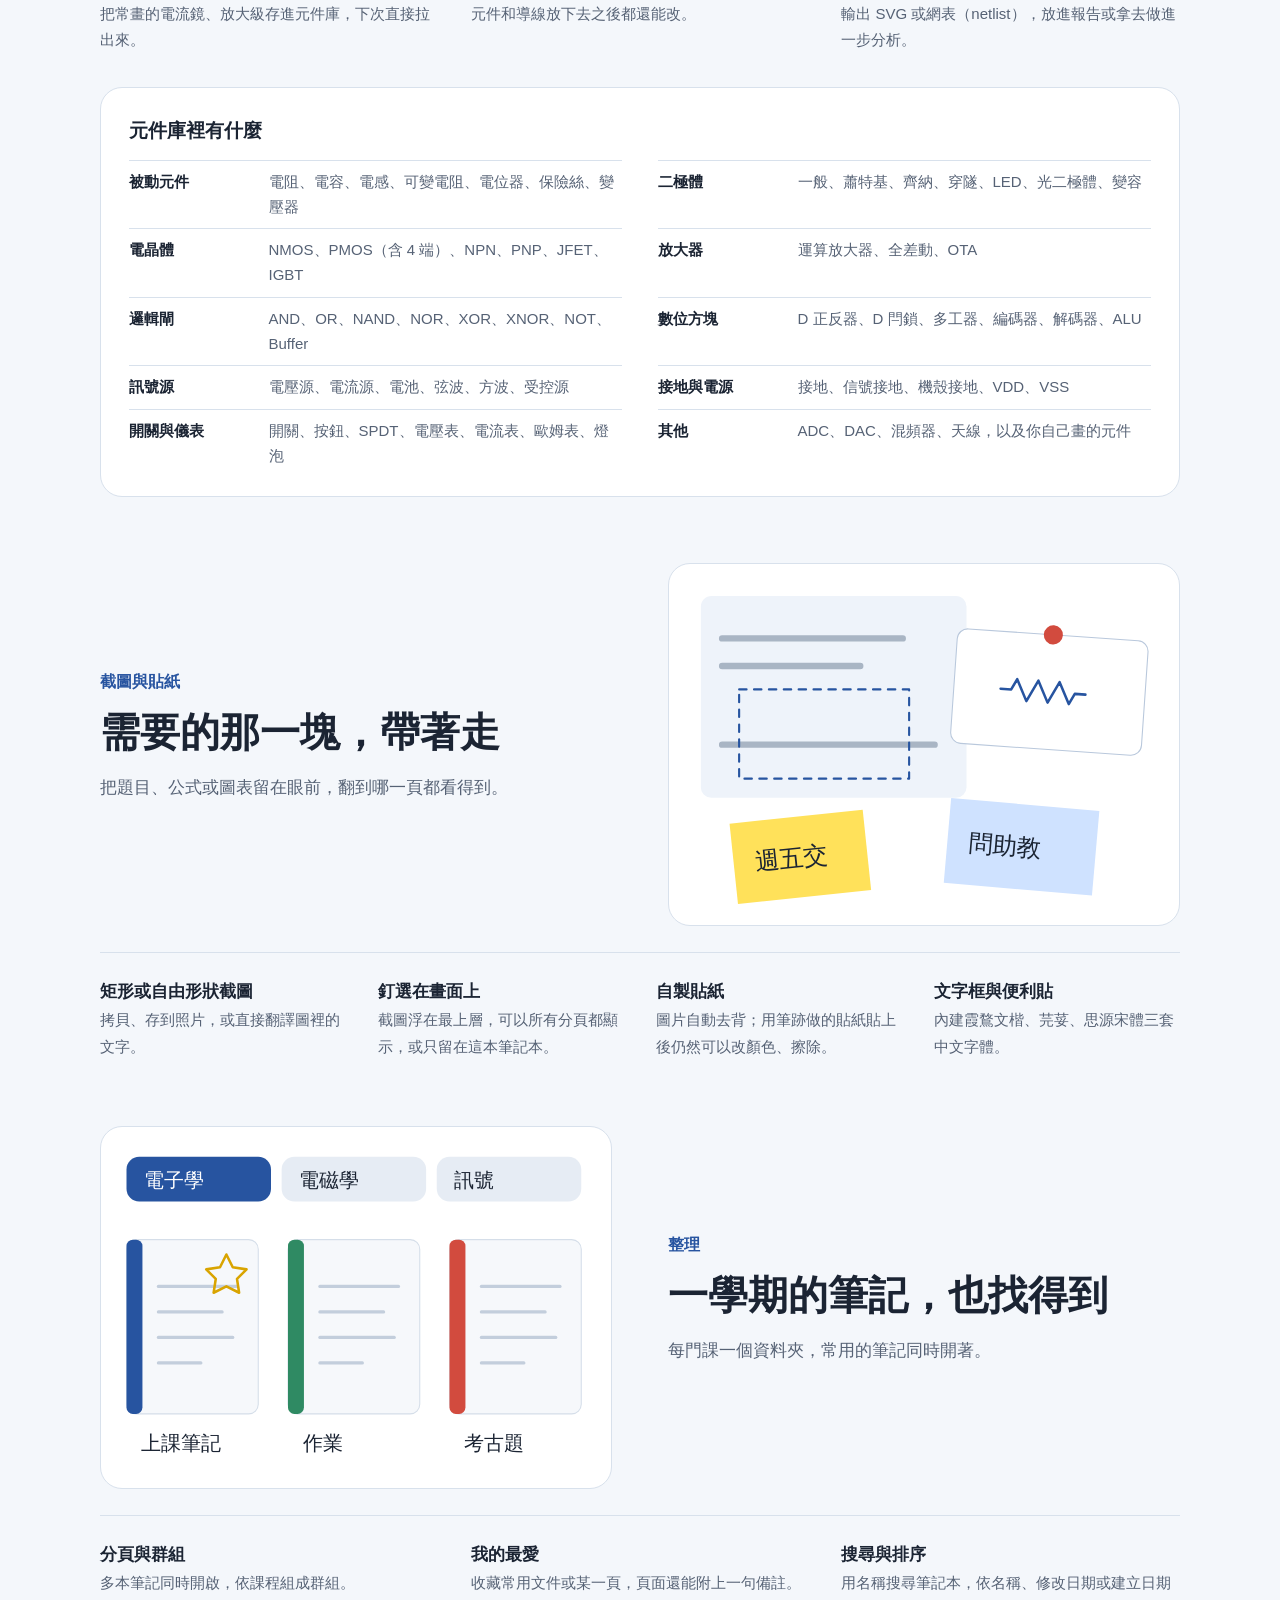
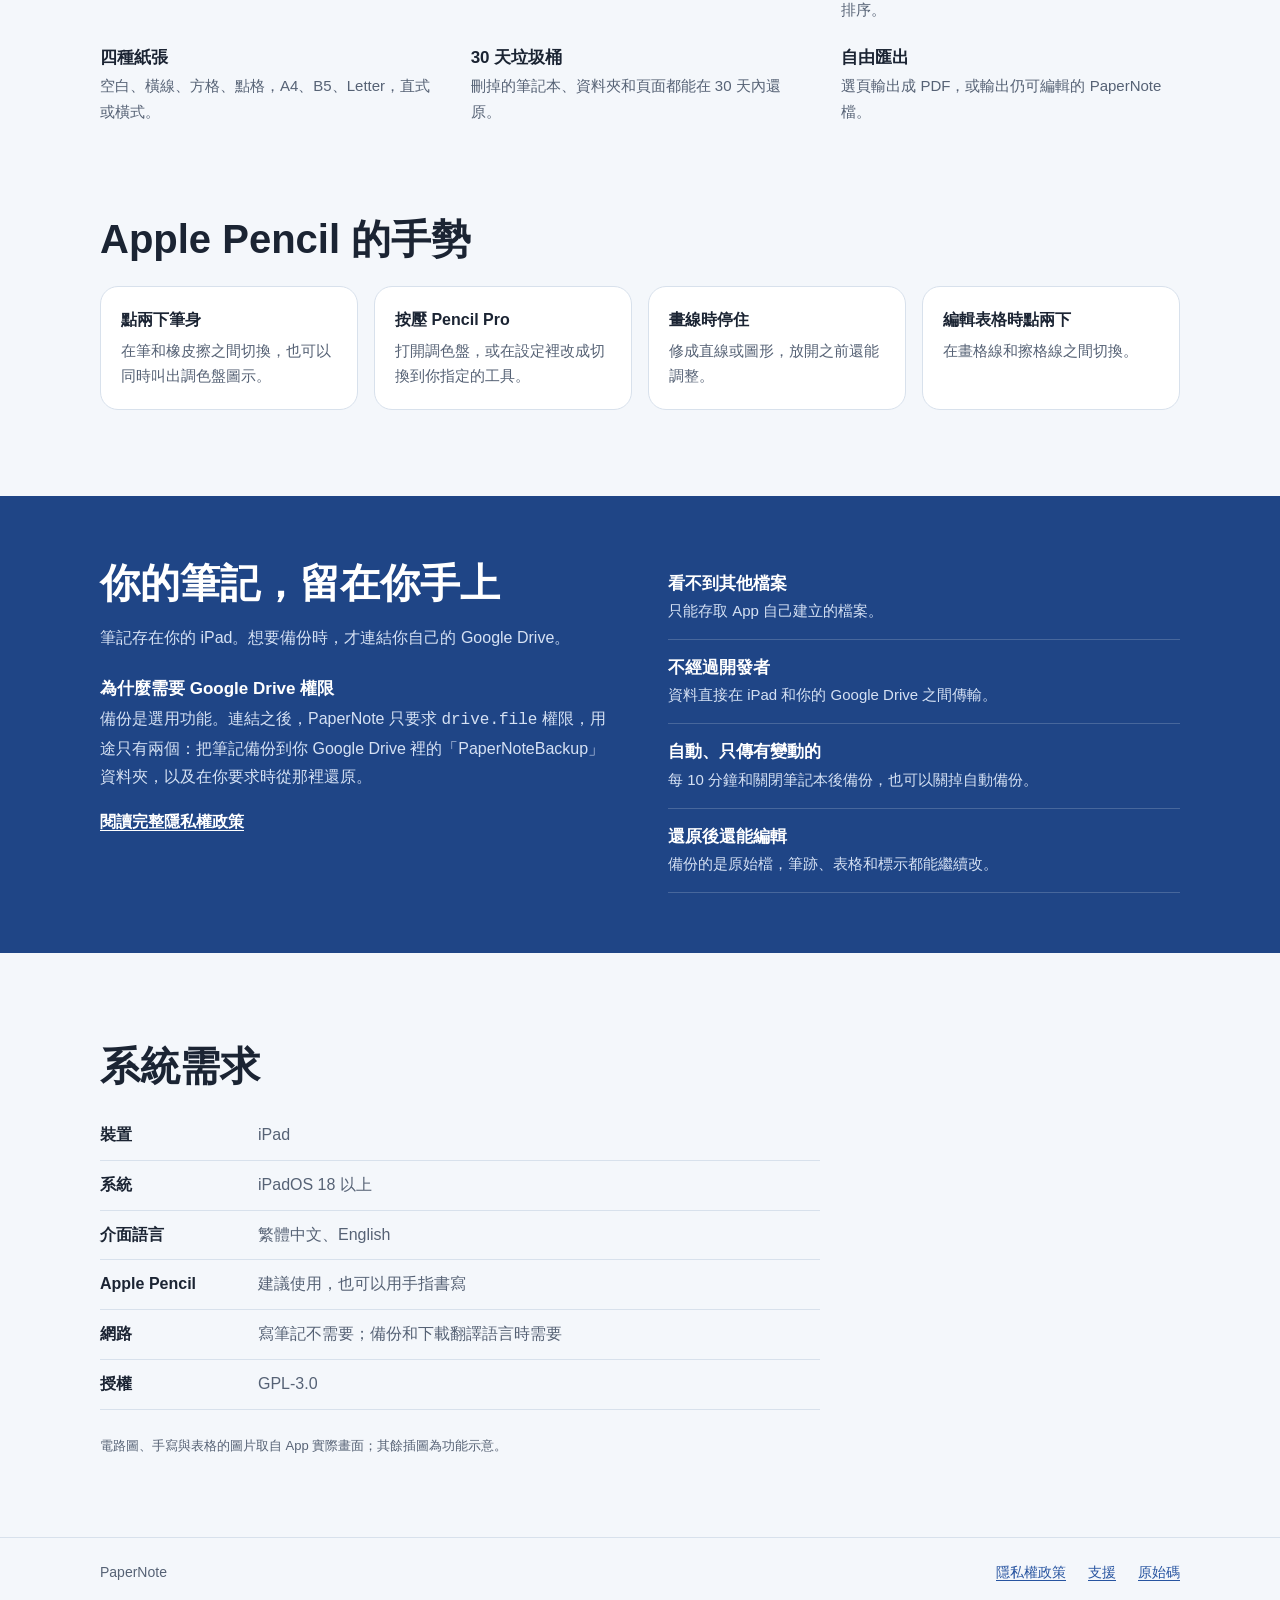
==== commit e5895a3f: "Website: new headline and intro" ====
--- a/index.html
+++ b/index.html
@@ -18,7 +18,7 @@
 <a class="brand" href="index.html"><img src="icon.png" alt="">PaperNote</a>
 <nav><a href="index.html#features">功能</a><a href="privacy/index.html">隱私權</a><a href="support/index.html">支援</a><a class="lang" href="en/index.html">English</a></nav>
 </div></header>
-<main><section class="hero"><div class="wrap"><div><h1><span class="nw">課本、算式、</span><span class="nw">電路圖，</span><br>寫在<span class="hl">同一頁</span>。</h1><p class="lead">PaperNote 是給 iPad 的手寫筆記 App。在講義上直接寫、把看不懂的段落翻譯出來、在旁邊補一張表格或一個電路，不用在幾個 App 之間切來切去。</p><p class="buttons"><a class="btn main" href="#features">看看能做什麼</a><a class="btn" href="https://github.com/xItzYao/PaperNote">原始碼</a></p></div><div><img class="art photo hero-art" src="img/rc-filter.webp" width="1400" height="871" loading="eager" alt="在 PaperNote 畫的 RC 低通濾波器電路圖"></div></div></section>
+<main><section class="hero"><div class="wrap"><div><h1>PaperNote</h1><p class="lead">PaperNote是給iPad的手寫筆記App，希望可以幫助受到電路荼毒的各位(?<br>我私心喜歡圖片懸浮功能跟頁面擴展功能，真的是實用到不行:P</p><p class="buttons"><a class="btn main" href="#features">看看能做什麼</a><a class="btn" href="https://github.com/xItzYao/PaperNote">原始碼</a></p></div><div><img class="art photo hero-art" src="img/rc-filter.webp" width="1400" height="871" loading="eager" alt="在 PaperNote 畫的 RC 低通濾波器電路圖"></div></div></section>
 <section class="facts"><ul class="wrap"><li><b>沒有廣告</b><span>畫面裡只有你的筆記</span></li><li><b>沒有追蹤</b><span>不收集使用紀錄</span></li><li><b>不用註冊</b><span>打開就能開始寫</span></li><li><b>開放原始碼</b><span>GPL-3.0，程式碼公開</span></li></ul></section>
 <section class="wrap why"><div class="inner"><h2><span class="nw">因為不想做備審</span><span class="nw">而開始的小專案</span></h2><p>PaperNote 是一個大學生用愛發電的小專案。意外的受到不少人支持(?<br>開發了很多我很喜歡的功能，目前也成為我主力的筆記App了2ㄏ</p><p>如果你也喜歡這個專案，並且想贊助運營成本<br>歡迎通過<a href="https://ko-fi.com/xitzyao">ko-fi</a>斗內!</p></div></section>
 <div id="features">
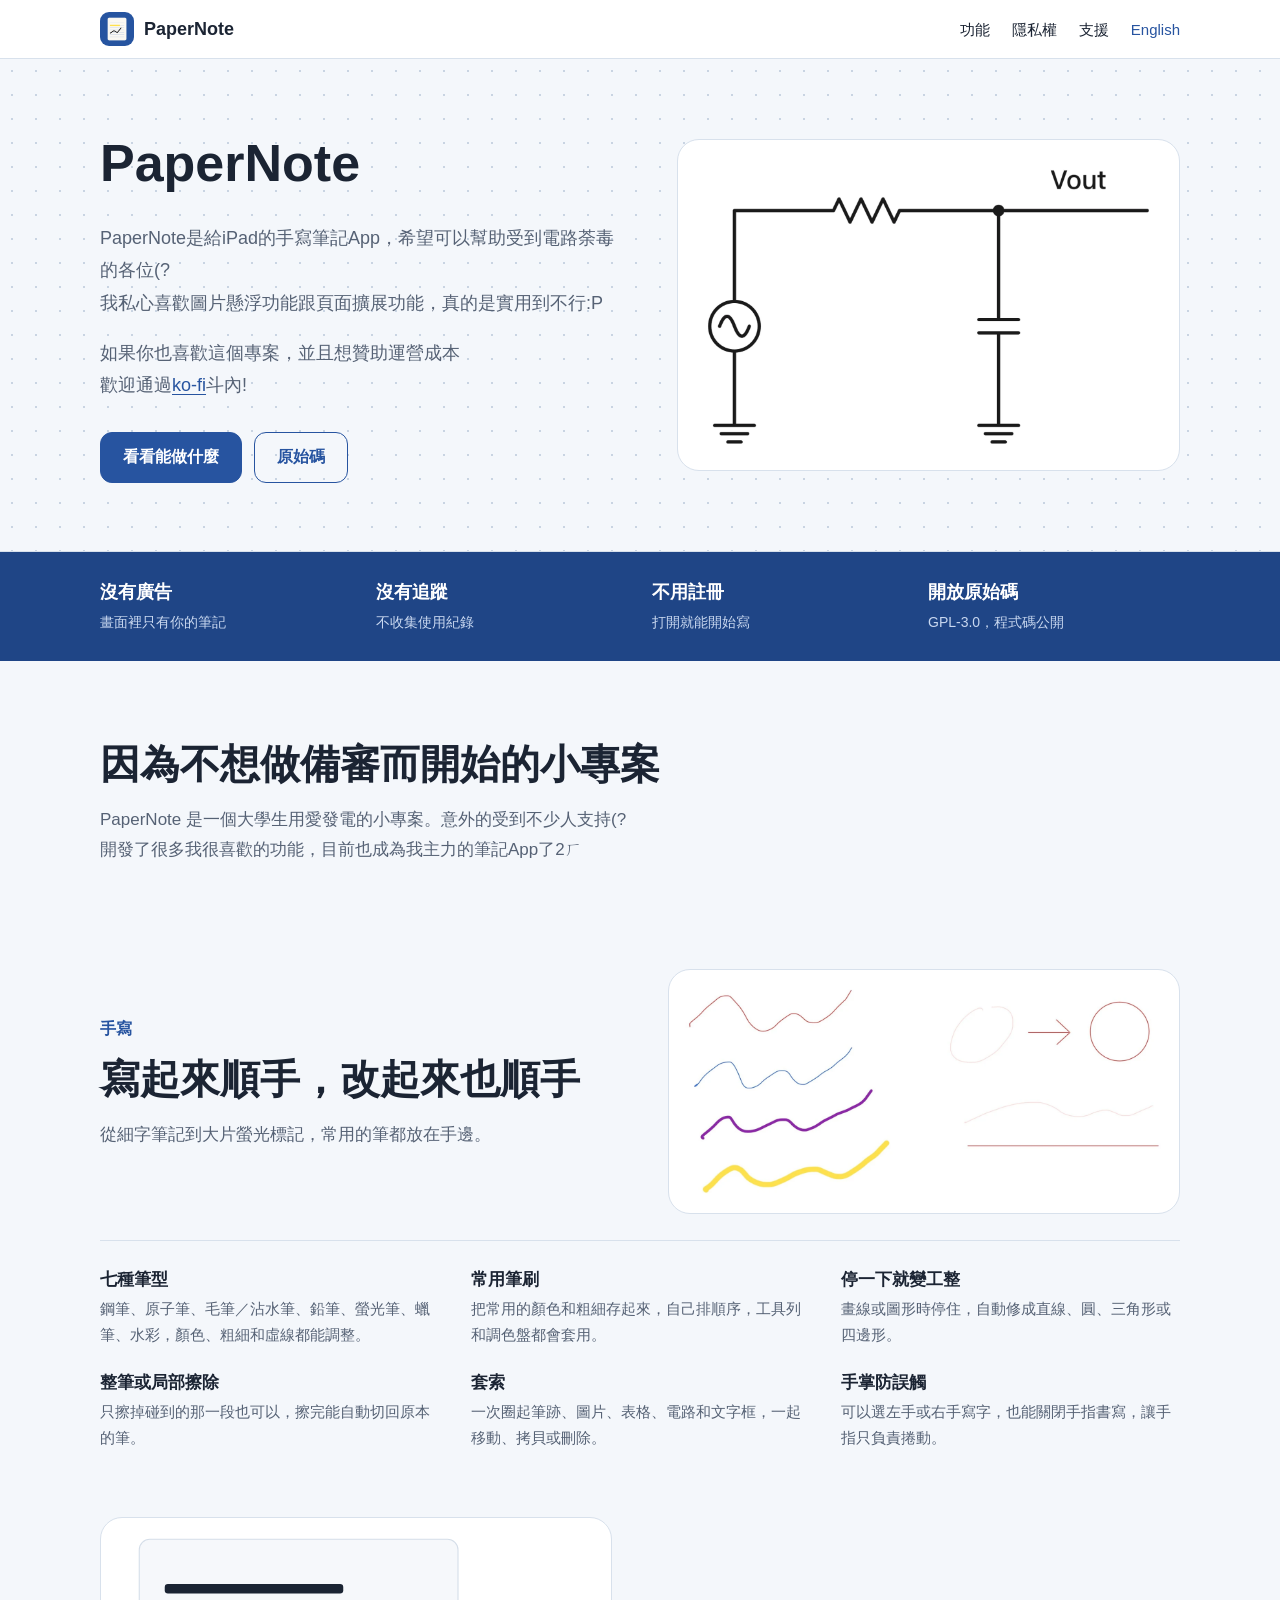
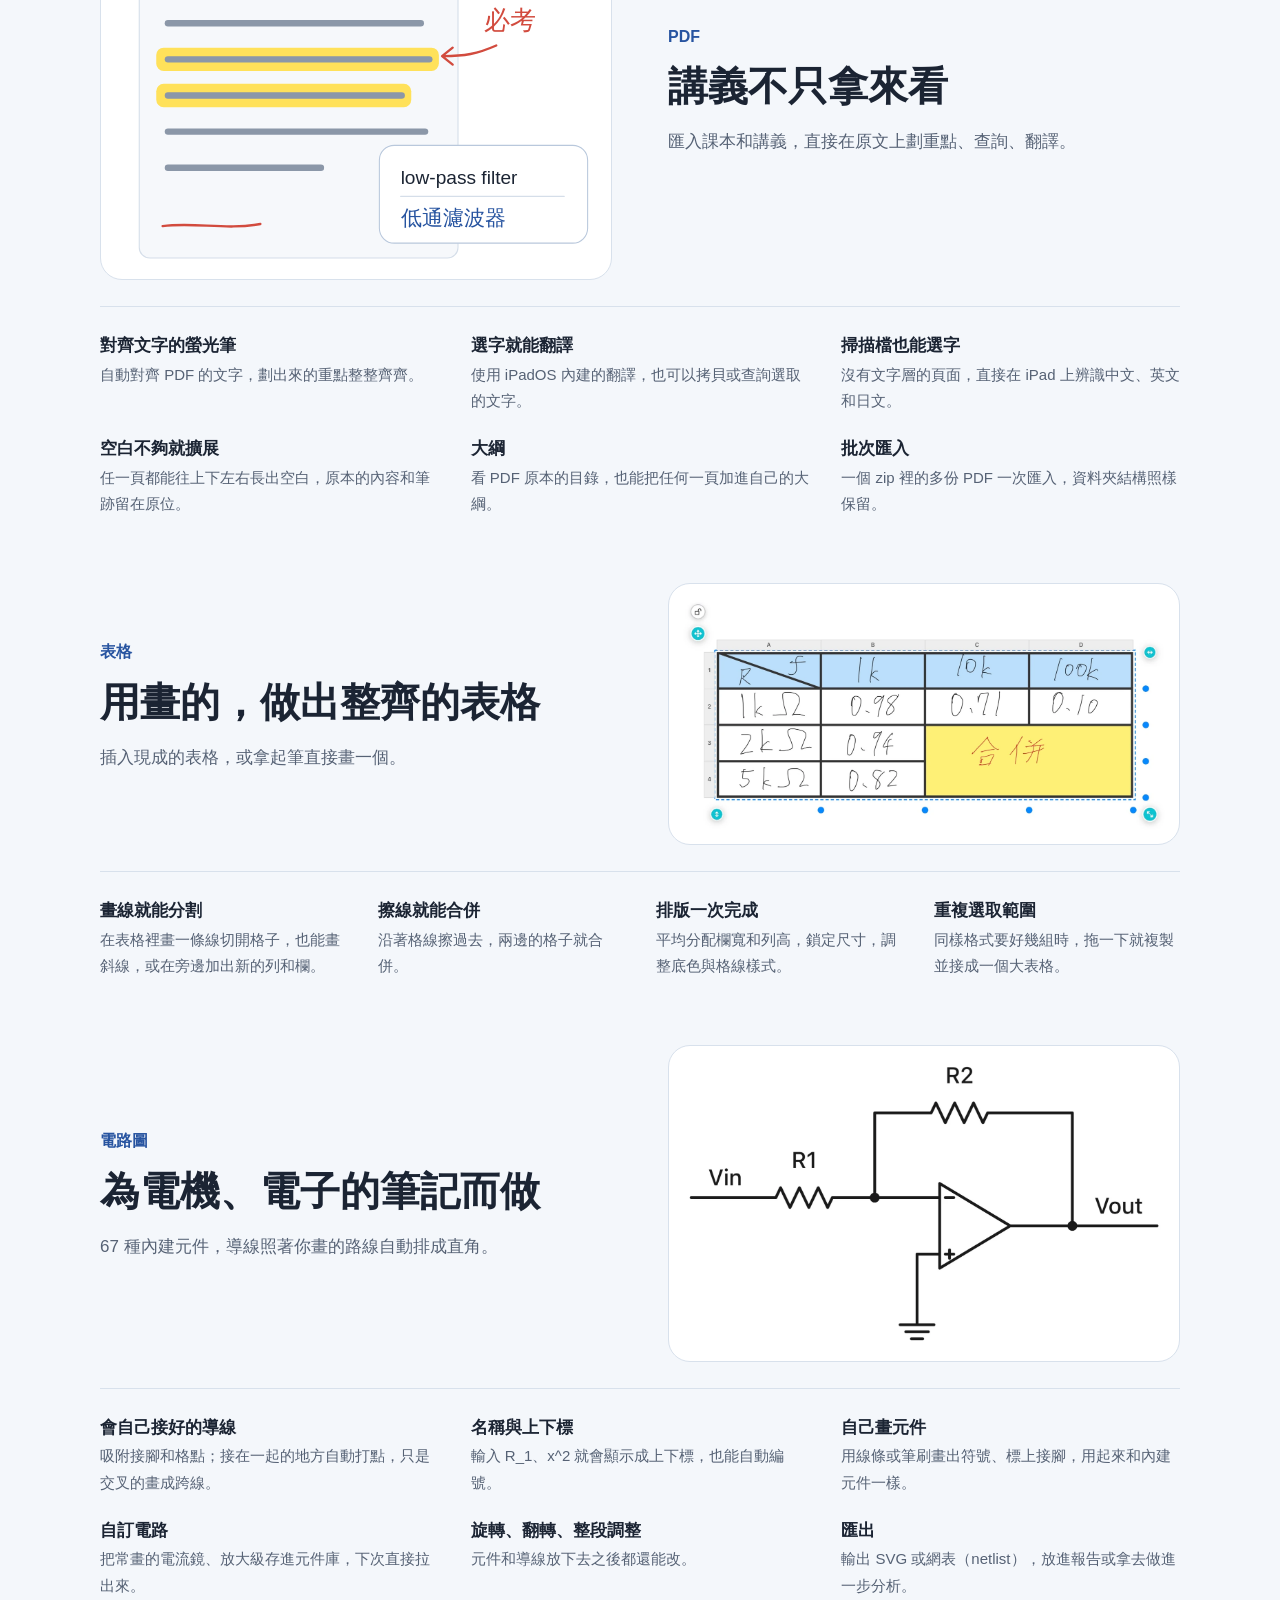
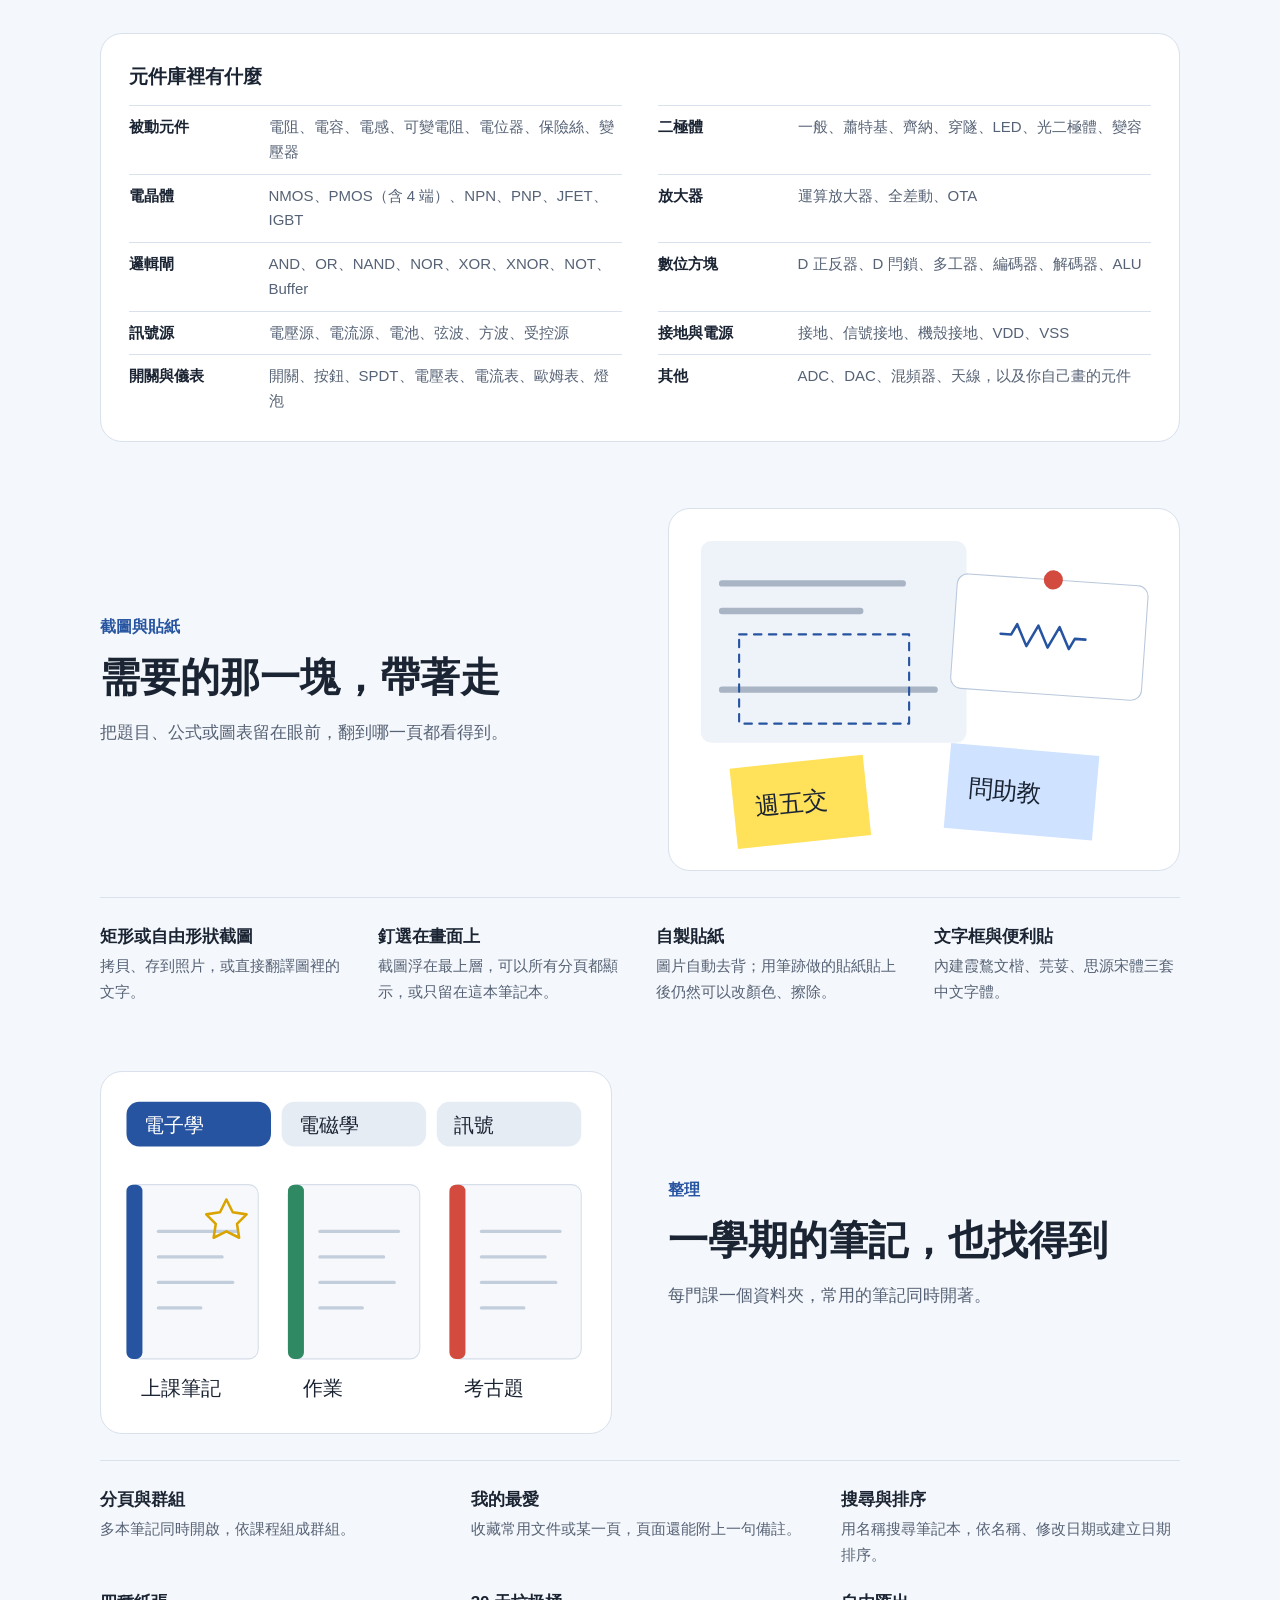
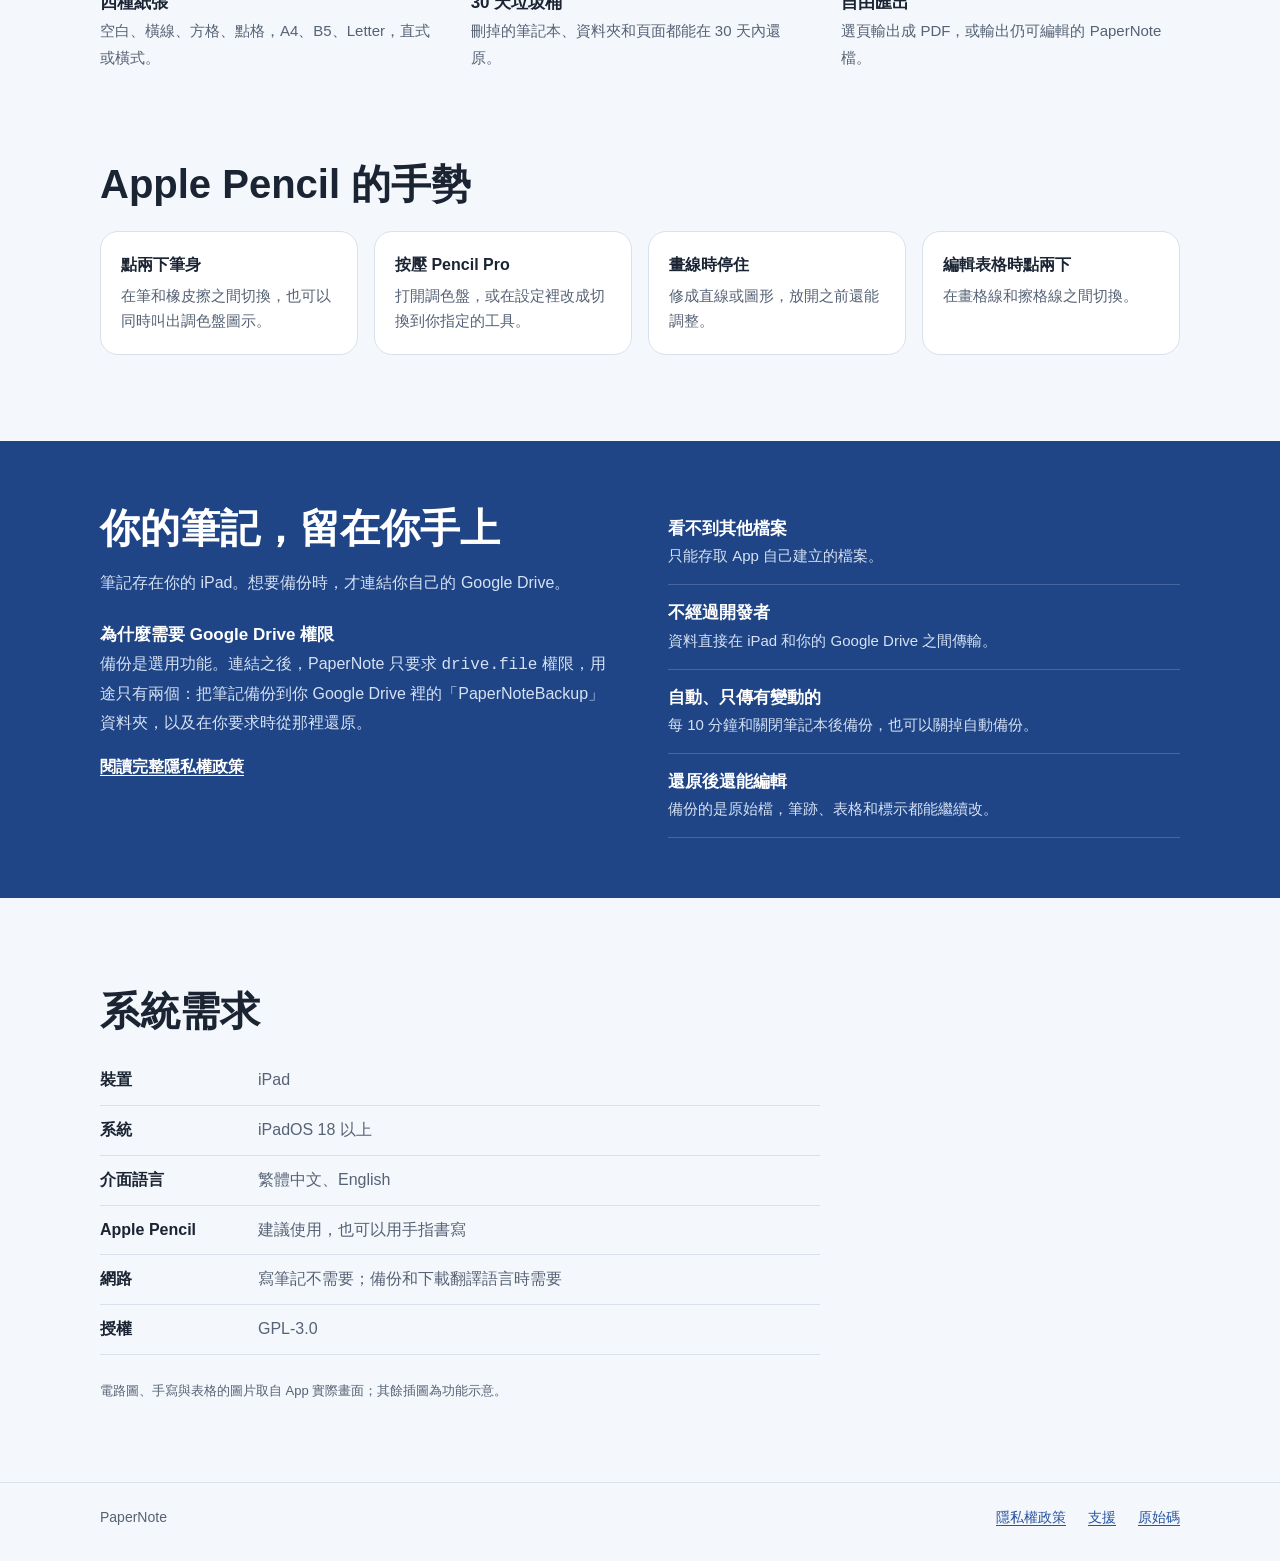
==== commit 1b8c2c67: "Website: Threads and debug log on the support page, ko-fi moves up" ====
--- a/index.html
+++ b/index.html
@@ -18,9 +18,9 @@
 <a class="brand" href="index.html"><img src="icon.png" alt="">PaperNote</a>
 <nav><a href="index.html#features">功能</a><a href="privacy/index.html">隱私權</a><a href="support/index.html">支援</a><a class="lang" href="en/index.html">English</a></nav>
 </div></header>
-<main><section class="hero"><div class="wrap"><div><h1>PaperNote</h1><p class="lead">PaperNote是給iPad的手寫筆記App，希望可以幫助受到電路荼毒的各位(?<br>我私心喜歡圖片懸浮功能跟頁面擴展功能，真的是實用到不行:P</p><p class="buttons"><a class="btn main" href="#features">看看能做什麼</a><a class="btn" href="https://github.com/xItzYao/PaperNote">原始碼</a></p></div><div><img class="art photo hero-art" src="img/rc-filter.webp" width="1400" height="871" loading="eager" alt="在 PaperNote 畫的 RC 低通濾波器電路圖"></div></div></section>
+<main><section class="hero"><div class="wrap"><div><h1>PaperNote</h1><p class="lead">PaperNote是給iPad的手寫筆記App，希望可以幫助受到電路荼毒的各位(?<br>我私心喜歡圖片懸浮功能跟頁面擴展功能，真的是實用到不行:P</p><p class="lead">如果你也喜歡這個專案，並且想贊助運營成本<br>歡迎通過<a href="https://ko-fi.com/xitzyao">ko-fi</a>斗內!</p><p class="buttons"><a class="btn main" href="#features">看看能做什麼</a><a class="btn" href="https://github.com/xItzYao/PaperNote">原始碼</a></p></div><div><img class="art photo hero-art" src="img/rc-filter.webp" width="1400" height="871" loading="eager" alt="在 PaperNote 畫的 RC 低通濾波器電路圖"></div></div></section>
 <section class="facts"><ul class="wrap"><li><b>沒有廣告</b><span>畫面裡只有你的筆記</span></li><li><b>沒有追蹤</b><span>不收集使用紀錄</span></li><li><b>不用註冊</b><span>打開就能開始寫</span></li><li><b>開放原始碼</b><span>GPL-3.0，程式碼公開</span></li></ul></section>
-<section class="wrap why"><div class="inner"><h2><span class="nw">因為不想做備審</span><span class="nw">而開始的小專案</span></h2><p>PaperNote 是一個大學生用愛發電的小專案。意外的受到不少人支持(?<br>開發了很多我很喜歡的功能，目前也成為我主力的筆記App了2ㄏ</p><p>如果你也喜歡這個專案，並且想贊助運營成本<br>歡迎通過<a href="https://ko-fi.com/xitzyao">ko-fi</a>斗內!</p></div></section>
+<section class="wrap why"><div class="inner"><h2><span class="nw">因為不想做備審</span><span class="nw">而開始的小專案</span></h2><p>PaperNote 是一個大學生用愛發電的小專案。意外的受到不少人支持(?<br>開發了很多我很喜歡的功能，目前也成為我主力的筆記App了2ㄏ</p></div></section>
 <div id="features">
 <section class="wrap feature" id="write"><div class="intro"><div><span class="tag">手寫</span><h2>寫起來順手，改起來也順手</h2><p>從細字筆記到大片螢光標記，常用的筆都放在手邊。</p></div><img class="art photo" src="img/handwriting.webp" width="1400" height="626" loading="lazy" alt="PaperNote 的各種粗細、顏色的筆跡，以及修正成圓和直線的結果"></div><ul class="points"><li><h3>七種筆型</h3><p>鋼筆、原子筆、毛筆／沾水筆、鉛筆、螢光筆、蠟筆、水彩，顏色、粗細和虛線都能調整。</p></li><li><h3>常用筆刷</h3><p>把常用的顏色和粗細存起來，自己排順序，工具列和調色盤都會套用。</p></li><li><h3>停一下就變工整</h3><p>畫線或圖形時停住，自動修成直線、圓、三角形或四邊形。</p></li><li><h3>整筆或局部擦除</h3><p>只擦掉碰到的那一段也可以，擦完能自動切回原本的筆。</p></li><li><h3>套索</h3><p>一次圈起筆跡、圖片、表格、電路和文字框，一起移動、拷貝或刪除。</p></li><li><h3>手掌防誤觸</h3><p>可以選左手或右手寫字，也能關閉手指書寫，讓手指只負責捲動。</p></li></ul></section>
 <section class="wrap feature flip" id="pdf"><div class="intro"><div><span class="tag">PDF</span><h2>講義不只拿來看</h2><p>匯入課本和講義，直接在原文上劃重點、查詢、翻譯。</p></div><svg class="art" viewBox="0 0 480 340" aria-hidden="true" focusable="false"><rect x="36" y="20" width="300" height="300" rx="10" fill="#f6f8fb" stroke="#d5dee9"/><rect x="60" y="62" width="168" height="9" rx="3" fill="#1b2433"/><rect x="60" y="96" width="244" height="6" rx="3" fill="#8b97a8"/><rect x="52" y="122" width="266" height="22" rx="7" fill="#ffe15a"/><rect x="60" y="130" width="252" height="6" rx="3" fill="#8b97a8"/><rect x="52" y="156" width="240" height="22" rx="7" fill="#ffe15a"/><rect x="60" y="164" width="226" height="6" rx="3" fill="#8b97a8"/><rect x="60" y="198" width="248" height="6" rx="3" fill="#8b97a8"/><rect x="60" y="232" width="150" height="6" rx="3" fill="#8b97a8"/><path d="M372 120c-18 8 -30 10 -50 10M331 122l-10 8l10 8" fill="none" stroke="#d24b3e" stroke-width="2.2" stroke-linecap="round" stroke-linejoin="round" /><text x="360" y="104" font-size="24" fill="#d24b3e" class="hand" >必考</text><path d="M58 290c30 -4 60 4 92 -2" fill="none" stroke="#d24b3e" stroke-width="2.2" stroke-linecap="round" stroke-linejoin="round" /><rect x="262" y="214" width="196" height="92" rx="14" fill="#fff" stroke="#b9c8dc"/><text x="282" y="250" font-size="18" fill="#1b2433" class="hand" >low-pass filter</text><path d="M282 262h154" fill="none" stroke="#d5dee9" stroke-width="1" stroke-linecap="round" stroke-linejoin="round" /><text x="282" y="289" font-size="20" fill="#2754a0" class="hand" >低通濾波器</text></svg></div><ul class="points"><li><h3>對齊文字的螢光筆</h3><p>自動對齊 PDF 的文字，劃出來的重點整整齊齊。</p></li><li><h3>選字就能翻譯</h3><p>使用 iPadOS 內建的翻譯，也可以拷貝或查詢選取的文字。</p></li><li><h3>掃描檔也能選字</h3><p>沒有文字層的頁面，直接在 iPad 上辨識中文、英文和日文。</p></li><li><h3>空白不夠就擴展</h3><p>任一頁都能往上下左右長出空白，原本的內容和筆跡留在原位。</p></li><li><h3>大綱</h3><p>看 PDF 原本的目錄，也能把任何一頁加進自己的大綱。</p></li><li><h3>批次匯入</h3><p>一個 zip 裡的多份 PDF 一次匯入，資料夾結構照樣保留。</p></li></ul></section>
--- a/style.css
+++ b/style.css
@@ -76,6 +76,8 @@
 .doc hr{border:0;border-top:1px solid var(--line);margin:48px 0}
 .help{padding:24px;border-radius:18px;background:var(--panel);border:1px solid var(--line);margin-top:26px}
 .help p{margin:14px 0 0;color:var(--muted);font-size:15px}
+.help .buttons{margin:0}
+.help .art{margin-top:16px;border-radius:16px;padding:8px}
 details{border-bottom:1px solid var(--line);padding:14px 0}
 summary{cursor:pointer;font-weight:700}
 details p{margin:10px 0 0;color:var(--muted)}
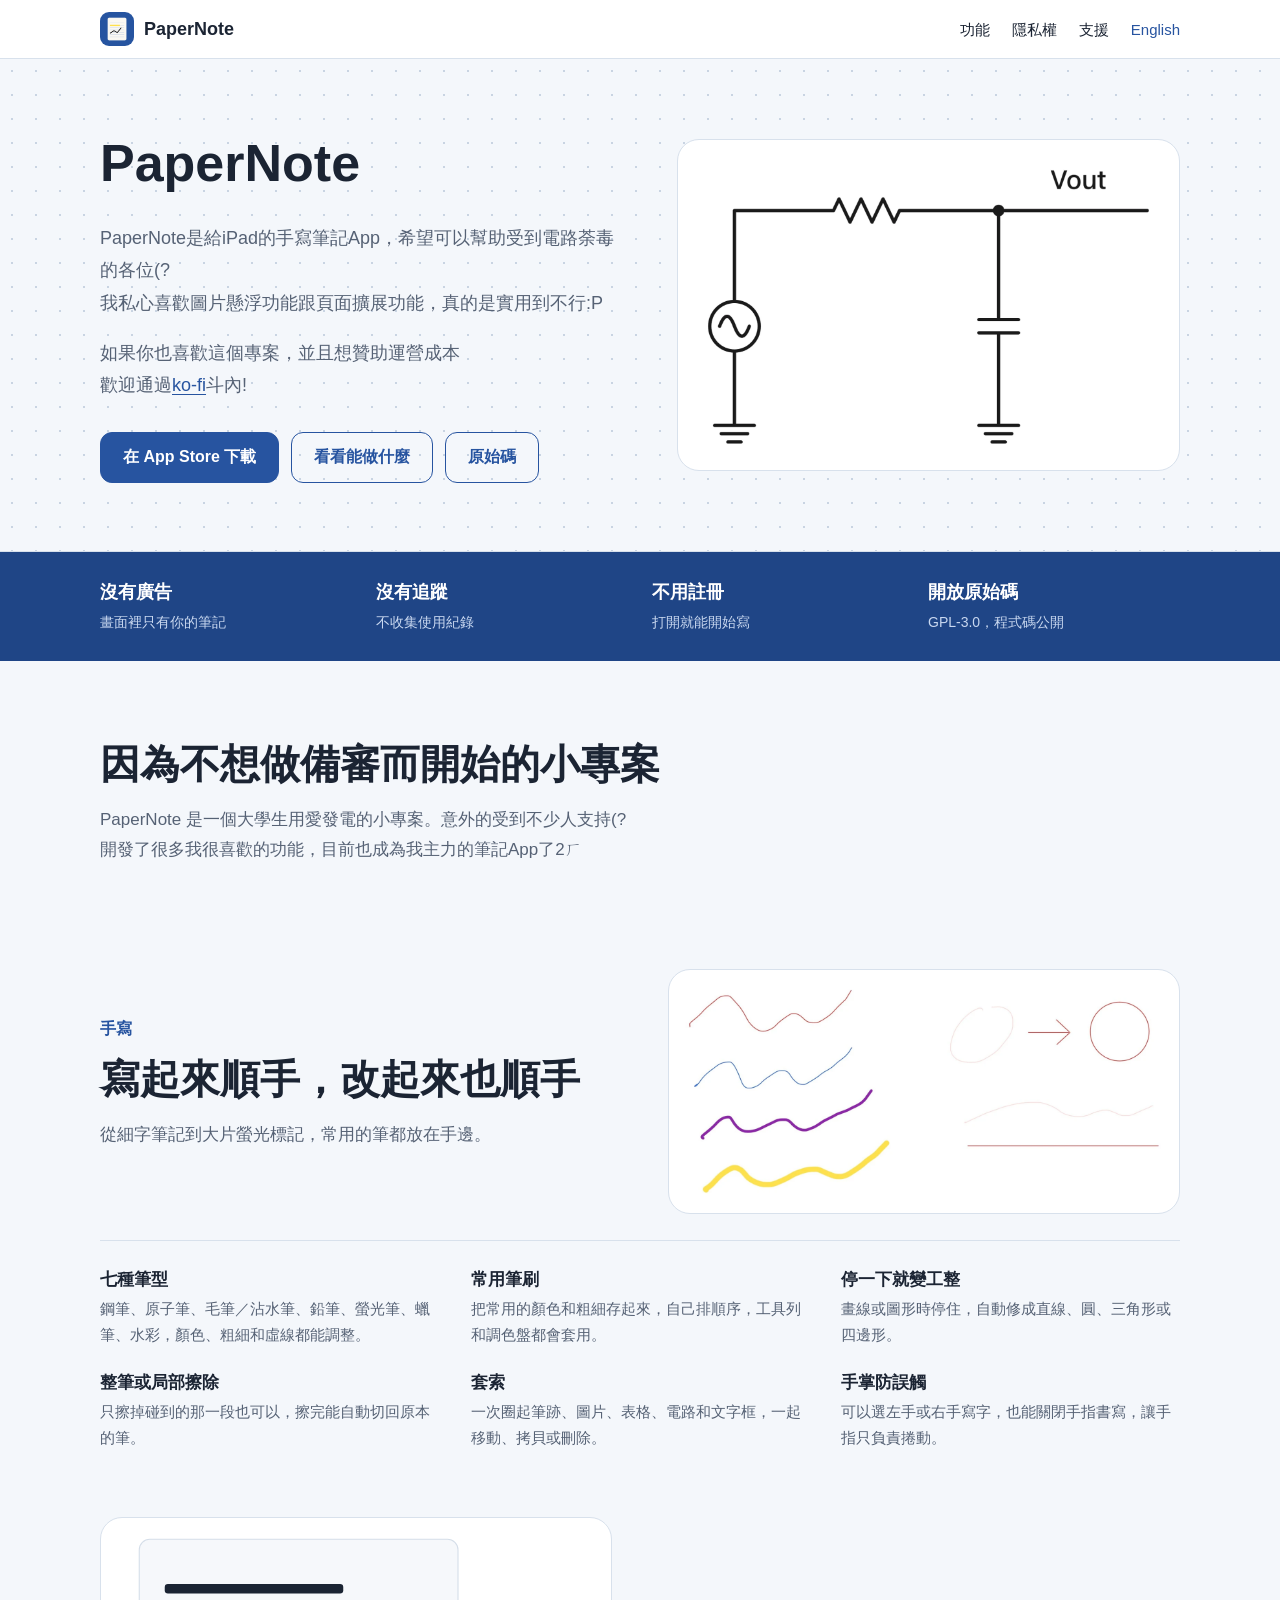
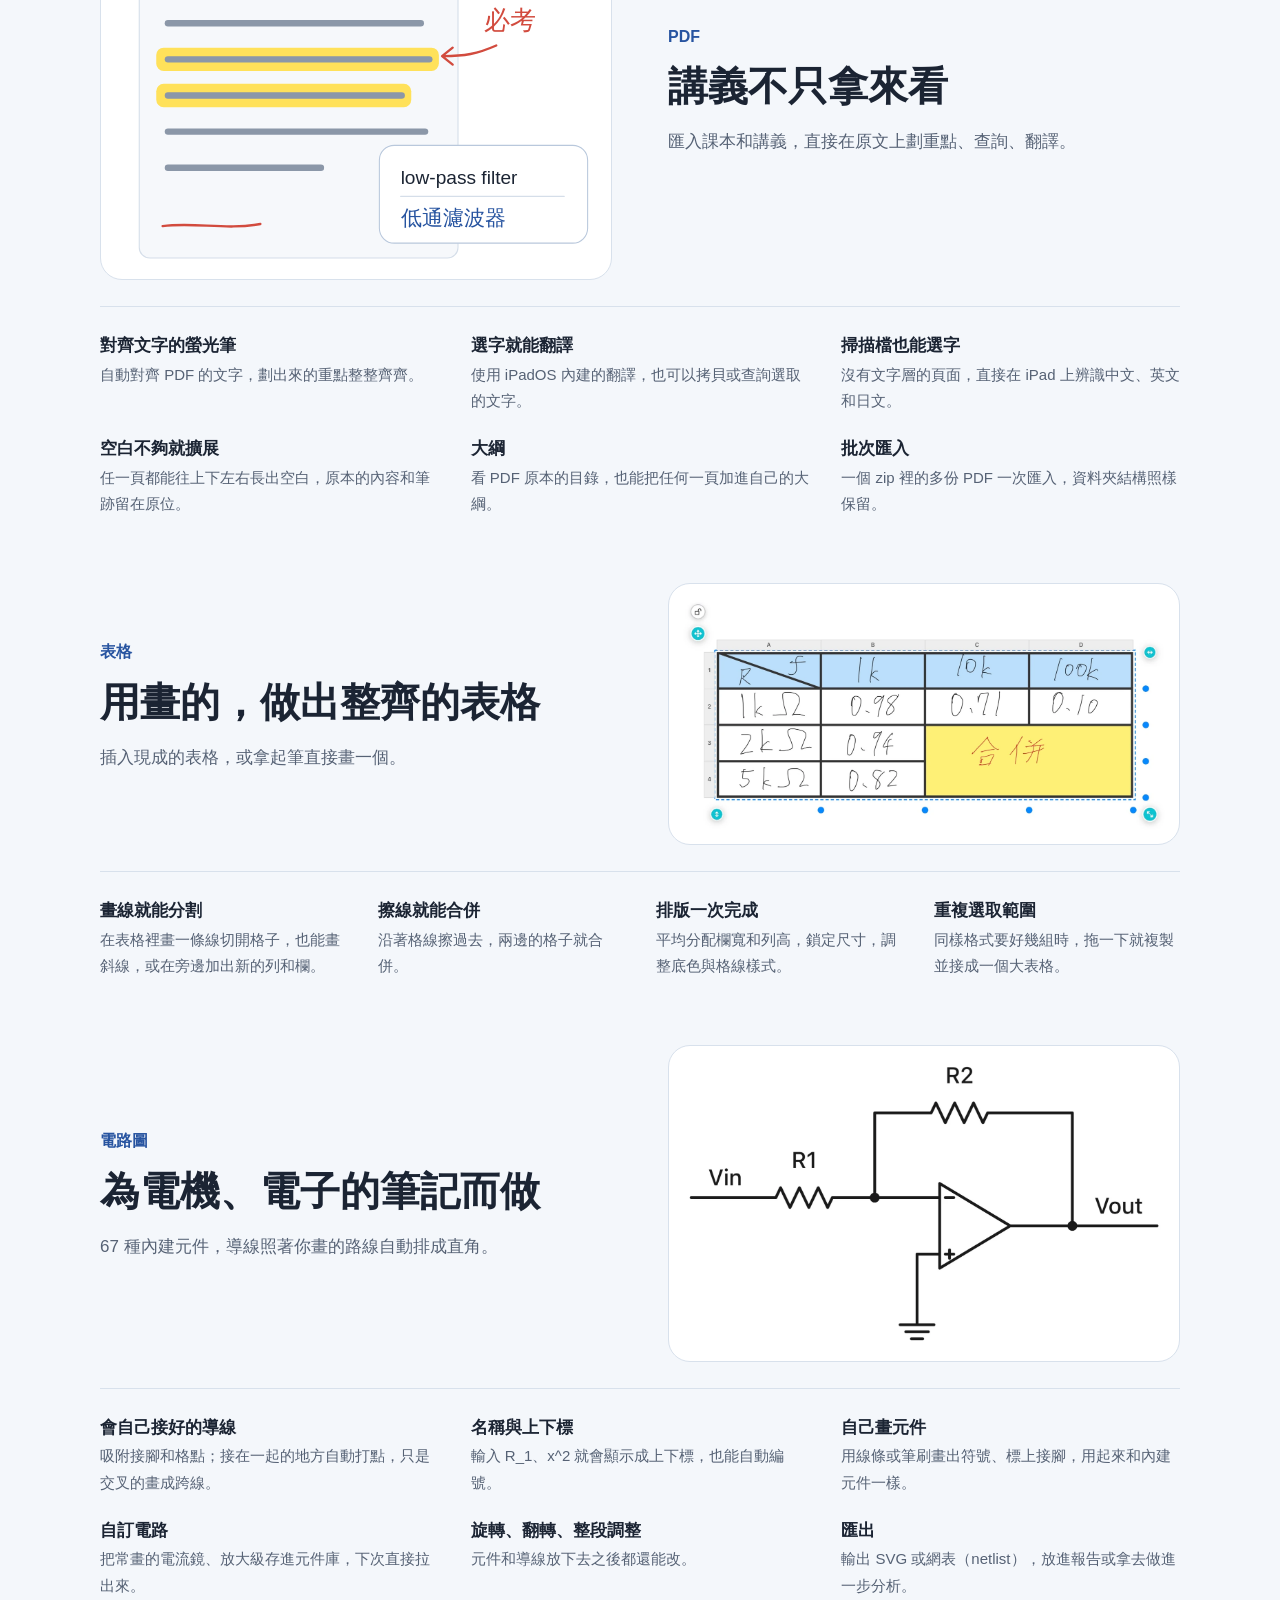
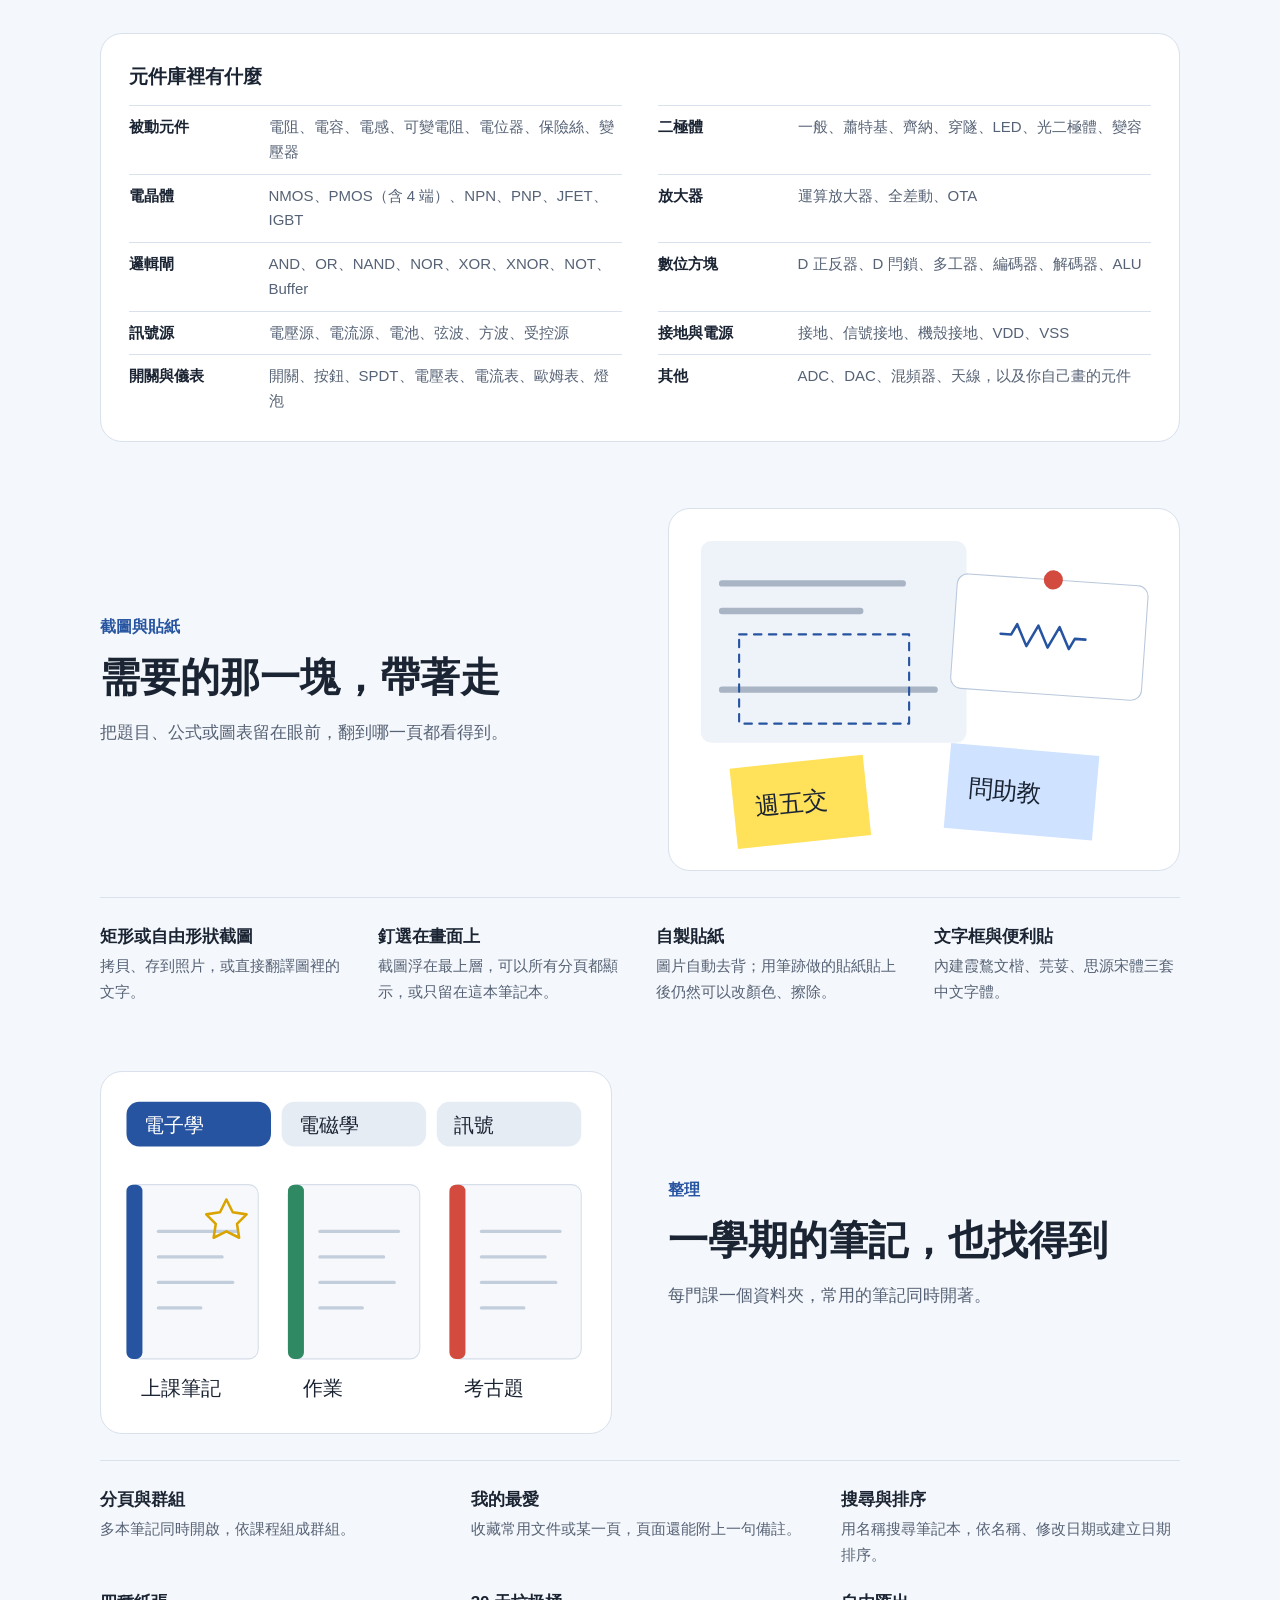
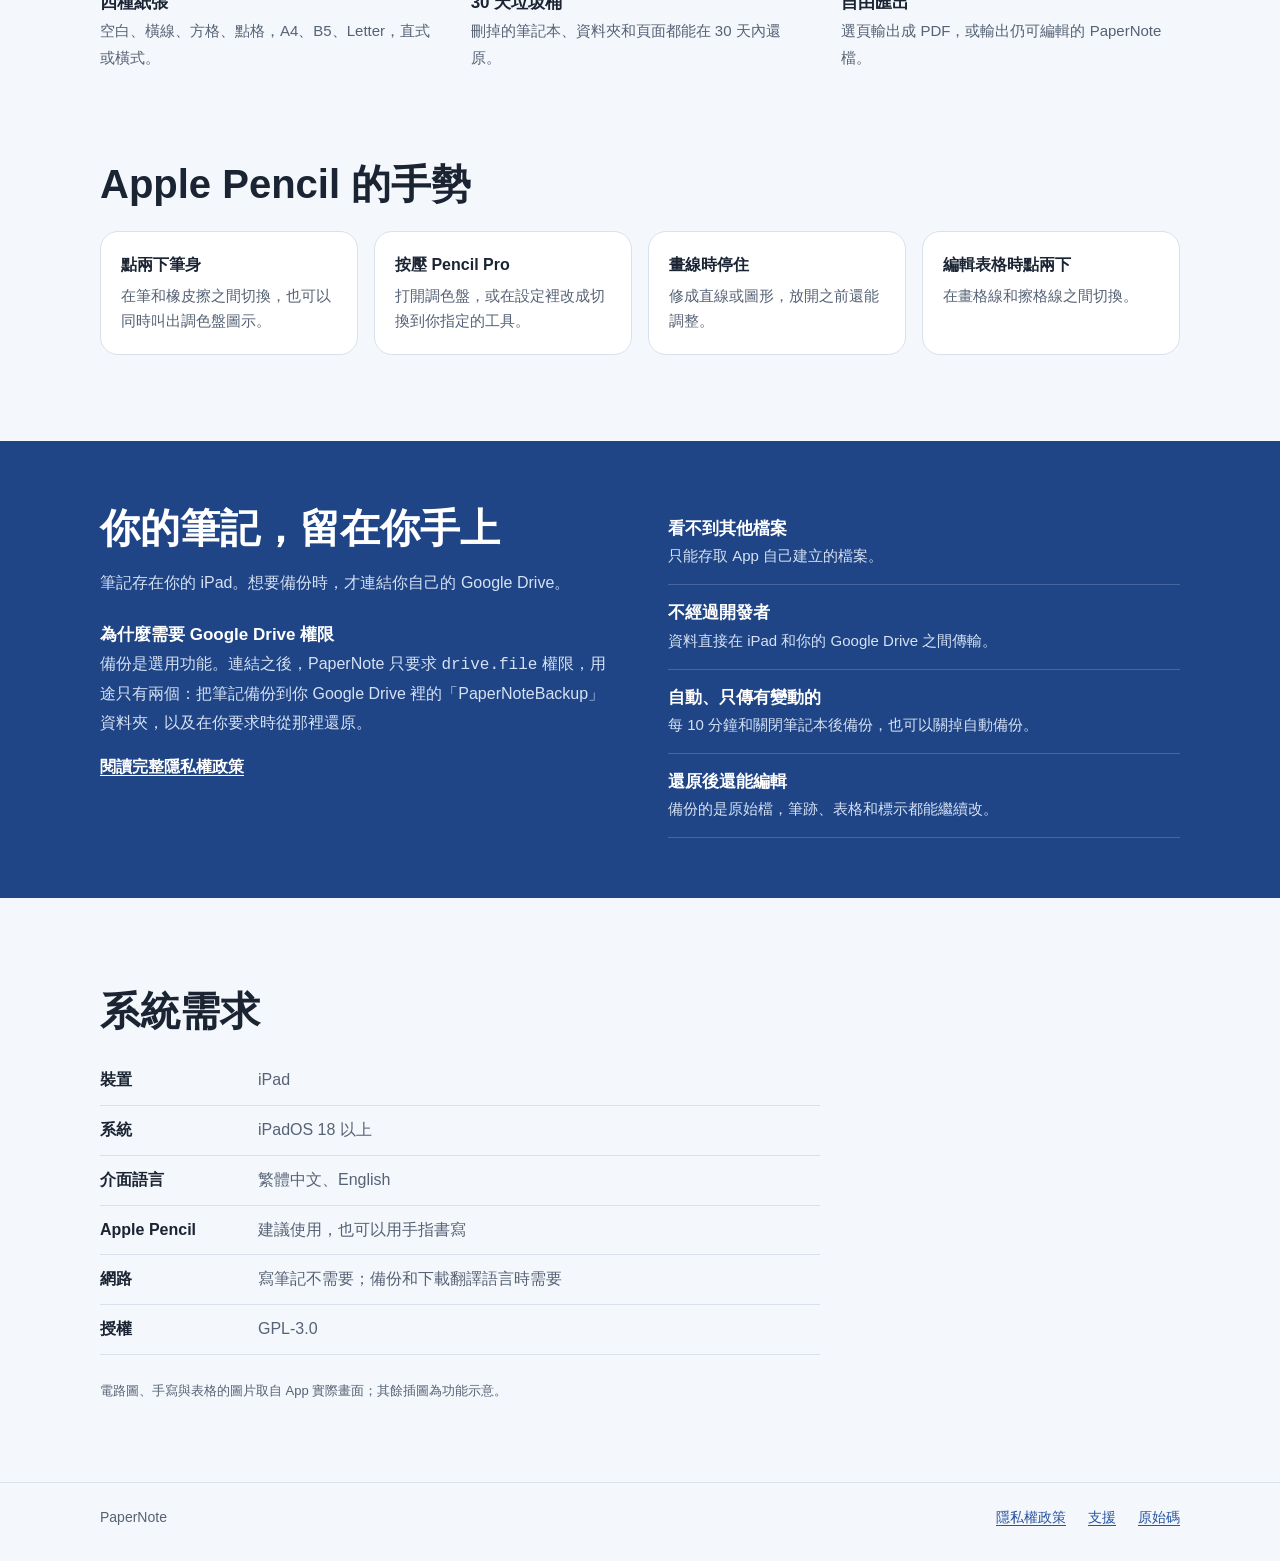
==== commit 9ab8dc20: "Site: App Store download button" ====
--- a/index.html
+++ b/index.html
@@ -18,7 +18,7 @@
 <a class="brand" href="index.html"><img src="icon.png" alt="">PaperNote</a>
 <nav><a href="index.html#features">功能</a><a href="privacy/index.html">隱私權</a><a href="support/index.html">支援</a><a class="lang" href="en/index.html">English</a></nav>
 </div></header>
-<main><section class="hero"><div class="wrap"><div><h1>PaperNote</h1><p class="lead">PaperNote是給iPad的手寫筆記App，希望可以幫助受到電路荼毒的各位(?<br>我私心喜歡圖片懸浮功能跟頁面擴展功能，真的是實用到不行:P</p><p class="lead">如果你也喜歡這個專案，並且想贊助運營成本<br>歡迎通過<a href="https://ko-fi.com/xitzyao">ko-fi</a>斗內!</p><p class="buttons"><a class="btn main" href="#features">看看能做什麼</a><a class="btn" href="https://github.com/xItzYao/PaperNote">原始碼</a></p></div><div><img class="art photo hero-art" src="img/rc-filter.webp" width="1400" height="871" loading="eager" alt="在 PaperNote 畫的 RC 低通濾波器電路圖"></div></div></section>
+<main><section class="hero"><div class="wrap"><div><h1>PaperNote</h1><p class="lead">PaperNote是給iPad的手寫筆記App，希望可以幫助受到電路荼毒的各位(?<br>我私心喜歡圖片懸浮功能跟頁面擴展功能，真的是實用到不行:P</p><p class="lead">如果你也喜歡這個專案，並且想贊助運營成本<br>歡迎通過<a href="https://ko-fi.com/xitzyao">ko-fi</a>斗內!</p><p class="buttons"><a class="btn main" href="https://apps.apple.com/app/papernote/id6829159264">在 App Store 下載</a><a class="btn" href="#features">看看能做什麼</a><a class="btn" href="https://github.com/xItzYao/PaperNote">原始碼</a></p></div><div><img class="art photo hero-art" src="img/rc-filter.webp" width="1400" height="871" loading="eager" alt="在 PaperNote 畫的 RC 低通濾波器電路圖"></div></div></section>
 <section class="facts"><ul class="wrap"><li><b>沒有廣告</b><span>畫面裡只有你的筆記</span></li><li><b>沒有追蹤</b><span>不收集使用紀錄</span></li><li><b>不用註冊</b><span>打開就能開始寫</span></li><li><b>開放原始碼</b><span>GPL-3.0，程式碼公開</span></li></ul></section>
 <section class="wrap why"><div class="inner"><h2><span class="nw">因為不想做備審</span><span class="nw">而開始的小專案</span></h2><p>PaperNote 是一個大學生用愛發電的小專案。意外的受到不少人支持(?<br>開發了很多我很喜歡的功能，目前也成為我主力的筆記App了2ㄏ</p></div></section>
 <div id="features">
